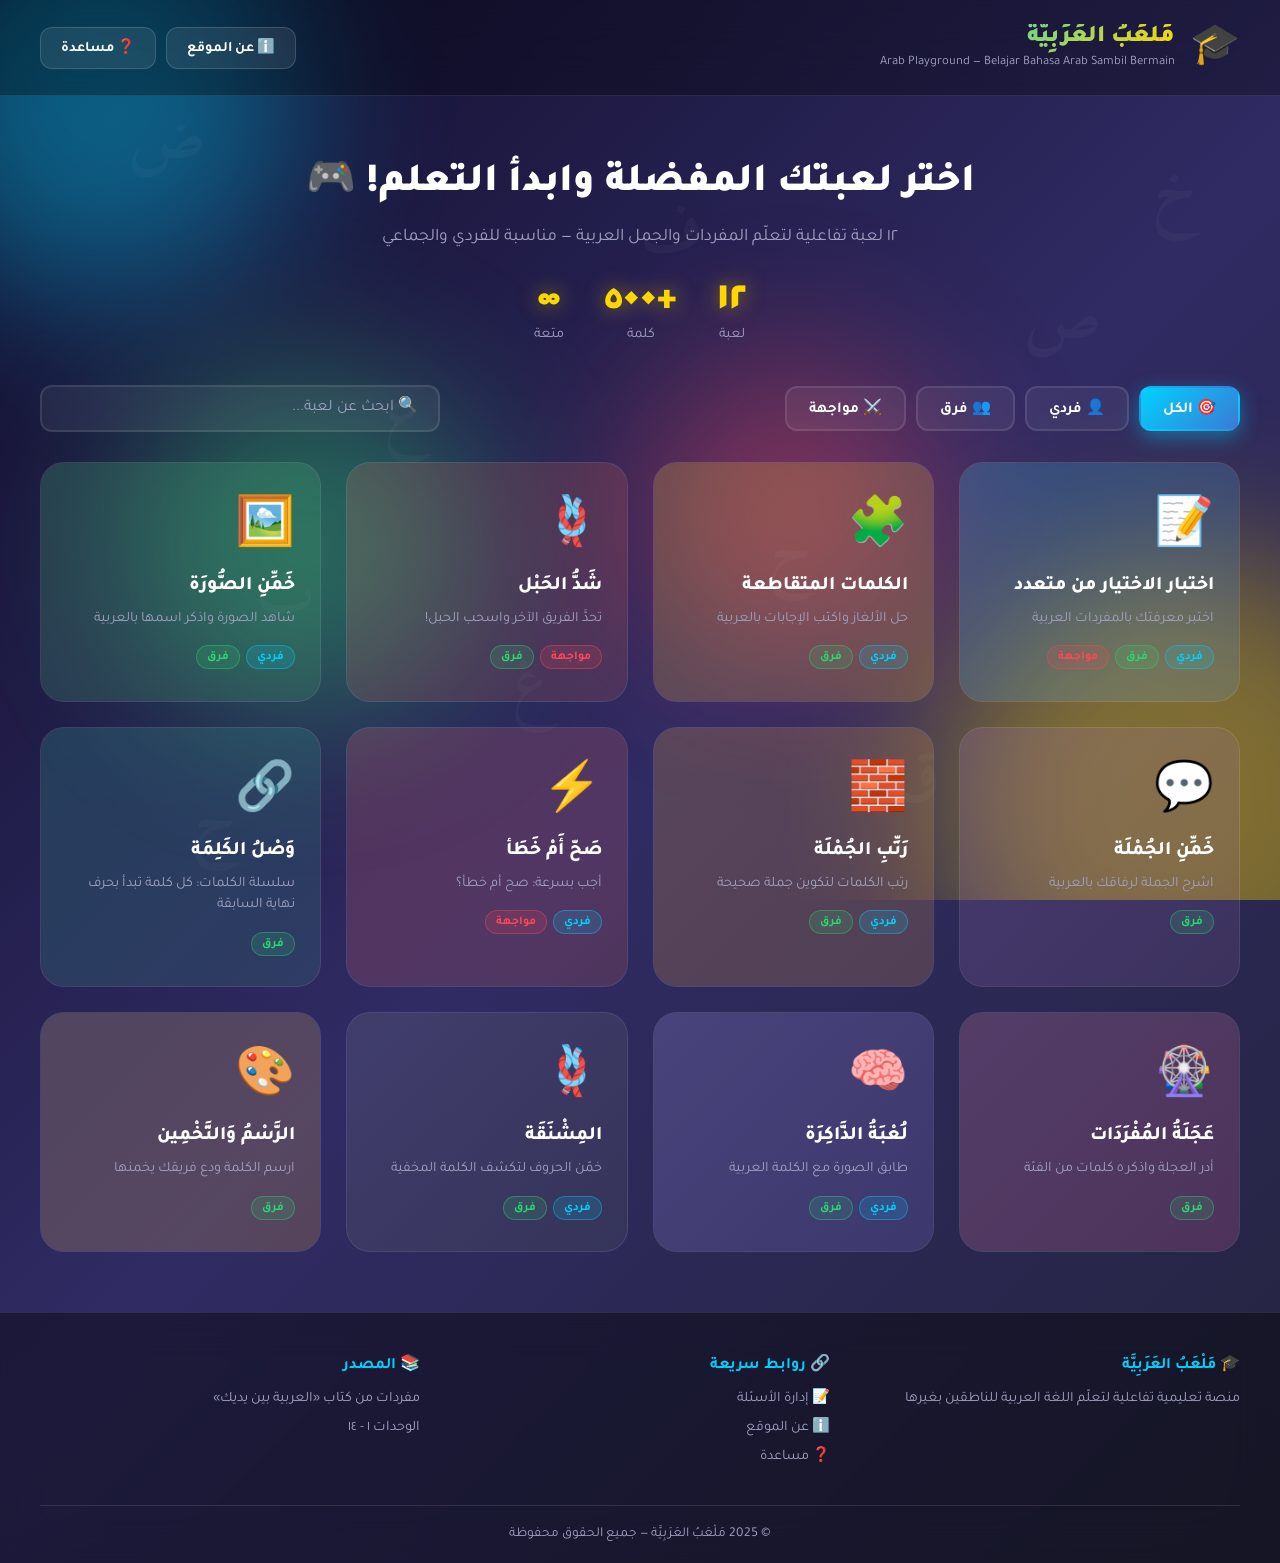
==== index.html @ 3ba72af0 "Add files via upload" ====
<!DOCTYPE html>
<html lang="ar" dir="rtl">
<head>
<meta charset="UTF-8">
<meta name="viewport" content="width=device-width, initial-scale=1.0">
<title>مَلْعَبُ العَرَبِيَّة — Arab Playground</title>
<link rel="stylesheet" href="assets/css/main.css">
<link rel="preconnect" href="https://fonts.googleapis.com">
<link rel="preconnect" href="https://fonts.gstatic.com" crossorigin>
<link href="https://fonts.googleapis.com/css2?family=Tajawal:wght@400;500;700;800;900&family=Amiri:wght@400;700&display=swap" rel="stylesheet">
</head>
<body>

<!-- ===== Animasi Background ===== -->
<div class="bg-animation">
  <div class="bg-circle c1"></div>
  <div class="bg-circle c2"></div>
  <div class="bg-circle c3"></div>
  <div class="bg-circle c4"></div>
  <div class="floating-arabic">
    <span>ض</span><span>ص</span><span>ث</span><span>ق</span><span>ف</span>
    <span>غ</span><span>ع</span><span>خ</span><span>ح</span><span>ج</span>
  </div>
</div>

<!-- ===== Header ===== -->
<header class="main-header">
  <div class="logo">
    <div class="logo-icon">🎓</div>
    <div class="logo-text">
      <h1>مَلْعَبُ العَرَبِيَّة</h1>
      <p>Arab Playground — Belajar Bahasa Arab Sambil Bermain</p>
    </div>
  </div>
  <nav class="header-nav">
    <button class="nav-btn" id="aboutBtn">ℹ️ عن الموقع</button>
    <button class="nav-btn" id="helpBtn">❓ مساعدة</button>
  </nav>
</header>

<!-- ===== Hero Section ===== -->
<section class="hero">
  <div class="hero-content">
    <h2>اختر لعبتك المفضلة وابدأ التعلم! 🎮</h2>
    <p>١٢ لعبة تفاعلية لتعلّم المفردات والجمل العربية — مناسبة للفردي والجماعي</p>
    <div class="hero-stats">
      <div class="hero-stat">
        <span class="num" id="totalGames">١٢</span>
        <span class="label">لعبة</span>
      </div>
      <div class="hero-stat">
        <span class="num" id="totalWords">+٥٠٠</span>
        <span class="label">كلمة</span>
      </div>
      <div class="hero-stat">
        <span class="num">∞</span>
        <span class="label">متعة</span>
      </div>
    </div>
  </div>
</section>

<!-- ===== Filter Kategori ===== -->
<section class="filters">
  <div class="filter-group">
    <button class="filter-btn active" data-filter="all">🎯 الكل</button>
    <button class="filter-btn" data-filter="solo">👤 فردي</button>
    <button class="filter-btn" data-filter="team">👥 فرق</button>
    <button class="filter-btn" data-filter="versus">⚔️ مواجهة</button>
  </div>
  <div class="search-group">
    <input type="text" id="searchInput" placeholder="🔍 ابحث عن لعبة..." autocomplete="off">
  </div>
</section>

<!-- ===== Games Grid ===== -->
<main class="games-section">
  <div class="games-grid" id="gamesGrid">

    <!-- Game Card 1: Quiz -->
    <a href="games/quiz/index.html" class="game-card" data-category="solo team versus" data-name="اختبار">
      <div class="game-card-bg bg-quiz"></div>
      <div class="game-card-icon">📝</div>
      <div class="game-card-content">
        <h3>اختبار الاختيار من متعدد</h3>
        <p>اختبر معرفتك بالمفردات العربية</p>
        <div class="game-card-tags">
          <span class="tag solo">فردي</span>
          <span class="tag team">فرق</span>
          <span class="tag versus">مواجهة</span>
        </div>
      </div>
      <div class="game-card-arrow">←</div>
    </a>

    <!-- Game Card 2: TTS -->
    <a href="games/tts/index.html" class="game-card" data-category="solo team" data-name="كلمات متقاطعة">
      <div class="game-card-bg bg-tts"></div>
      <div class="game-card-icon">🧩</div>
      <div class="game-card-content">
        <h3>الكلمات المتقاطعة</h3>
        <p>حل الألغاز واكتب الإجابات بالعربية</p>
        <div class="game-card-tags">
          <span class="tag solo">فردي</span>
          <span class="tag team">فرق</span>
        </div>
      </div>
      <div class="game-card-arrow">←</div>
    </a>

    <!-- Game Card 3: Tug of War -->
    <a href="games/tug-of-war/index.html" class="game-card" data-category="versus team" data-name="شد الحبل">
      <div class="game-card-bg bg-tug"></div>
      <div class="game-card-icon">🪢</div>
      <div class="game-card-content">
        <h3>شَدُّ الحَبْل</h3>
        <p>تحدَّ الفريق الآخر واسحب الحبل!</p>
        <div class="game-card-tags">
          <span class="tag versus">مواجهة</span>
          <span class="tag team">فرق</span>
        </div>
      </div>
      <div class="game-card-arrow">←</div>
    </a>

    <!-- Game Card 4: Guess Image -->
    <a href="games/guess-image/index.html" class="game-card" data-category="solo team" data-name="خمن الصورة">
      <div class="game-card-bg bg-image"></div>
      <div class="game-card-icon">🖼️</div>
      <div class="game-card-content">
        <h3>خَمِّنِ الصُّورَة</h3>
        <p>شاهد الصورة واذكر اسمها بالعربية</p>
        <div class="game-card-tags">
          <span class="tag solo">فردي</span>
          <span class="tag team">فرق</span>
        </div>
      </div>
      <div class="game-card-arrow">←</div>
    </a>

    <!-- Game Card 5: Guess Sentence -->
    <a href="games/guess-sentence/index.html" class="game-card" data-category="team" data-name="خمن الجملة">
      <div class="game-card-bg bg-sentence"></div>
      <div class="game-card-icon">💬</div>
      <div class="game-card-content">
        <h3>خَمِّنِ الجُمْلَة</h3>
        <p>اشرح الجملة لرفاقك بالعربية</p>
        <div class="game-card-tags">
          <span class="tag team">فرق</span>
        </div>
      </div>
      <div class="game-card-arrow">←</div>
    </a>

    <!-- Game Card 6: Arrange -->
    <a href="games/arrange/index.html" class="game-card" data-category="solo team" data-name="رتب الجملة">
      <div class="game-card-bg bg-arrange"></div>
      <div class="game-card-icon">🧱</div>
      <div class="game-card-content">
        <h3>رَتِّبِ الجُمْلَة</h3>
        <p>رتب الكلمات لتكوين جملة صحيحة</p>
        <div class="game-card-tags">
          <span class="tag solo">فردي</span>
          <span class="tag team">فرق</span>
        </div>
      </div>
      <div class="game-card-arrow">←</div>
    </a>

    <!-- Game Card 7: True/False -->
    <a href="games/true-false/index.html" class="game-card" data-category="solo team versus" data-name="صح خطأ">
      <div class="game-card-bg bg-truefalse"></div>
      <div class="game-card-icon">⚡</div>
      <div class="game-card-content">
        <h3>صَحّ أَمْ خَطَأ</h3>
        <p>أجب بسرعة: صح أم خطأ؟</p>
        <div class="game-card-tags">
          <span class="tag solo">فردي</span>
          <span class="tag versus">مواجهة</span>
        </div>
      </div>
      <div class="game-card-arrow">←</div>
    </a>

    <!-- Game Card 8: Word Chain -->
    <a href="games/word-chain/index.html" class="game-card" data-category="team" data-name="وصل الكلمة">
      <div class="game-card-bg bg-chain"></div>
      <div class="game-card-icon">🔗</div>
      <div class="game-card-content">
        <h3>وَصْلُ الكَلِمَة</h3>
        <p>سلسلة الكلمات: كل كلمة تبدأ بحرف نهاية السابقة</p>
        <div class="game-card-tags">
          <span class="tag team">فرق</span>
        </div>
      </div>
      <div class="game-card-arrow">←</div>
    </a>

    <!-- Game Card 9: Wheel -->
    <a href="games/wheel/index.html" class="game-card" data-category="team" data-name="عجلة">
      <div class="game-card-bg bg-wheel"></div>
      <div class="game-card-icon">🎡</div>
      <div class="game-card-content">
        <h3>عَجَلَةُ المُفْرَدَات</h3>
        <p>أدر العجلة واذكر ٥ كلمات من الفئة</p>
        <div class="game-card-tags">
          <span class="tag team">فرق</span>
        </div>
      </div>
      <div class="game-card-arrow">←</div>
    </a>

    <!-- Game Card 10: Memory -->
    <a href="games/memory/index.html" class="game-card" data-category="solo team" data-name="ذاكرة">
      <div class="game-card-bg bg-memory"></div>
      <div class="game-card-icon">🧠</div>
      <div class="game-card-content">
        <h3>لُعْبَةُ الذَّاكِرَة</h3>
        <p>طابق الصورة مع الكلمة العربية</p>
        <div class="game-card-tags">
          <span class="tag solo">فردي</span>
          <span class="tag team">فرق</span>
        </div>
      </div>
      <div class="game-card-arrow">←</div>
    </a>

    <!-- Game Card 11: Hangman -->
    <a href="games/hangman/index.html" class="game-card" data-category="solo team" data-name="مشنقة">
      <div class="game-card-bg bg-hangman"></div>
      <div class="game-card-icon">🪢</div>
      <div class="game-card-content">
        <h3>المِشْنَقَة</h3>
        <p>خمّن الحروف لتكشف الكلمة المخفية</p>
        <div class="game-card-tags">
          <span class="tag solo">فردي</span>
          <span class="tag team">فرق</span>
        </div>
      </div>
      <div class="game-card-arrow">←</div>
    </a>

    <!-- Game Card 12: Pictionary -->
    <a href="games/pictionary/index.html" class="game-card" data-category="team" data-name="رسم">
      <div class="game-card-bg bg-pictionary"></div>
      <div class="game-card-icon">🎨</div>
      <div class="game-card-content">
        <h3>الرَّسْمُ وَالتَّخْمِين</h3>
        <p>ارسم الكلمة ودع فريقك يخمنها</p>
        <div class="game-card-tags">
          <span class="tag team">فرق</span>
        </div>
      </div>
      <div class="game-card-arrow">←</div>
    </a>

  </div>

  <!-- Empty State -->
  <div class="empty-state" id="emptyState">
    <div class="empty-icon">🔍</div>
    <h3>لا توجد نتائج</h3>
    <p>جرّب كلمة بحث أخرى أو غيّر الفلتر</p>
  </div>
</main>

<!-- ===== Footer ===== -->
<footer class="main-footer">
  <div class="footer-content">
    <div class="footer-col">
      <h4>🎓 مَلْعَبُ العَرَبِيَّة</h4>
      <p>منصة تعليمية تفاعلية لتعلّم اللغة العربية للناطقين بغيرها</p>
    </div>
    <div class="footer-col">
      <h4>🔗 روابط سريعة</h4>
      <a href="editor/manage.html">📝 إدارة الأسئلة</a>
      <a href="#about">ℹ️ عن الموقع</a>
      <a href="#help">❓ مساعدة</a>
    </div>
    <div class="footer-col">
      <h4>📚 المصدر</h4>
      <p>مفردات من كتاب «العربية بين يديك»</p>
      <p>الوحدات ١ - ١٤</p>
    </div>
  </div>
  <div class="footer-bottom">
    <p>© 2025 مَلْعَبُ العَرَبِيَّة — جميع الحقوق محفوظة</p>
  </div>
</footer>

<!-- ===== About Modal ===== -->
<div class="modal" id="aboutModal">
  <div class="modal-content">
    <button class="modal-close" data-close>&times;</button>
    <h2>ℹ️ عن الموقع</h2>
    <p>مَلْعَبُ العَرَبِيَّة هي منصة تعليمية تفاعلية تهدف إلى تعليم اللغة العربية للناطقين بغيرها من خلال الألعاب.</p>
    <h3>✨ المميزات</h3>
    <ul>
      <li>١٢ لعبة تفاعلية متنوعة</li>
      <li>مفردات من كتاب «العربية بين يديك»</li>
      <li>أنماط لعب: فردي، فرق، مواجهة</li>
      <li>يعمل بدون إنترنت (Offline)</li>
      <li>إمكانية إضافة أسئلة مخصصة</li>
    </ul>
    <h3>🎯 الفئة المستهدفة</h3>
    <p>طلاب اللغة العربية من المستوى المبتدئ إلى المتوسط</p>
  </div>
</div>

<!-- ===== Help Modal ===== -->
<div class="modal" id="helpModal">
  <div class="modal-content">
    <button class="modal-close" data-close>&times;</button>
    <h2>❓ مساعدة</h2>
    <h3>🎮 كيف ألعب؟</h3>
    <ol>
      <li>اختر لعبة من القائمة</li>
      <li>اختر نمط اللعب (فردي / فرق / مواجهة)</li>
      <li>اتبع التعليمات على الشاشة</li>
      <li>اجمع النقاط وافز!</li>
    </ol>
    <h3>👥 نمط الفرق</h3>
    <p>في نمط الفرق، اجلسوا معًا حول شاشة واحدة. كل فريق يأخذ دوره في الإجابة.</p>
    <h3>📝 إضافة أسئلة</h3>
    <p>يمكن للمعلم إضافة أسئلة مخصصة من صفحة <a href="editor/manage.html">إدارة الأسئلة</a>.</p>
    <h3>💾 الحفظ</h3>
    <p>جميع الأسئلة والإعدادات تُحفظ تلقائيًا في متصفحك (localStorage).</p>
  </div>
</div>

<script src="assets/js/main.js"></script>
</body>
</html>
---- assets/css/main.css ----
/* ===== Reset & Base ===== */
* {
    margin: 0;
    padding: 0;
    box-sizing: border-box;
  }
  
  :root {
    --primary: #00d2ff;
    --primary-dark: #3a7bd5;
    --gold: #FFD700;
    --gold-dark: #FFA500;
    --dark: #0f0c29;
    --dark-2: #302b63;
    --dark-3: #24243e;
    --text: #fff;
    --text-muted: #a0a0c0;
    --success: #2ed573;
    --danger: #ff4757;
    --warning: #ffa502;
    --team-a: #4A90D9;
    --team-b: #E74C3C;
  }
  
  html {
    scroll-behavior: smooth;
  }
  
  body {
    font-family: 'Tajawal', sans-serif;
    background: linear-gradient(135deg, var(--dark), var(--dark-2), var(--dark-3));
    color: var(--text);
    min-height: 100vh;
    overflow-x: hidden;
    position: relative;
  }
  
  /* ===== Background Animation ===== */
  .bg-animation {
    position: fixed;
    inset: 0;
    z-index: 0;
    overflow: hidden;
    pointer-events: none;
  }
  
  .bg-circle {
    position: absolute;
    border-radius: 50%;
    filter: blur(80px);
    opacity: 0.4;
    animation: floatCircle 20s ease-in-out infinite;
  }
  
  .bg-circle.c1 {
    width: 400px; height: 400px;
    background: var(--primary);
    top: -100px; left: -100px;
  }
  
  .bg-circle.c2 {
    width: 500px; height: 500px;
    background: var(--gold);
    bottom: -150px; right: -150px;
    animation-delay: -5s;
  }
  
  .bg-circle.c3 {
    width: 300px; height: 300px;
    background: var(--danger);
    top: 40%; left: 50%;
    animation-delay: -10s;
  }
  
  .bg-circle.c4 {
    width: 350px; height: 350px;
    background: var(--success);
    bottom: 20%; left: 10%;
    animation-delay: -15s;
  }
  
  @keyframes floatCircle {
    0%, 100% { transform: translate(0, 0) scale(1); }
    33% { transform: translate(100px, -50px) scale(1.1); }
    66% { transform: translate(-50px, 100px) scale(0.9); }
  }
  
  .floating-arabic {
    position: absolute;
    inset: 0;
    font-family: 'Amiri', serif;
  }
  
  .floating-arabic span {
    position: absolute;
    font-size: 4rem;
    color: rgba(255, 255, 255, 0.03);
    font-weight: 700;
    animation: floatArabic 15s ease-in-out infinite;
  }
  
  .floating-arabic span:nth-child(1) { top: 10%; left: 10%; animation-delay: 0s; }
  .floating-arabic span:nth-child(2) { top: 30%; left: 80%; animation-delay: -2s; }
  .floating-arabic span:nth-child(3) { top: 60%; left: 20%; animation-delay: -4s; }
  .floating-arabic span:nth-child(4) { top: 80%; left: 70%; animation-delay: -6s; }
  .floating-arabic span:nth-child(5) { top: 20%; left: 50%; animation-delay: -8s; }
  .floating-arabic span:nth-child(6) { top: 70%; left: 40%; animation-delay: -10s; }
  .floating-arabic span:nth-child(7) { top: 40%; left: 30%; animation-delay: -12s; }
  .floating-arabic span:nth-child(8) { top: 15%; left: 90%; animation-delay: -3s; }
  .floating-arabic span:nth-child(9) { top: 55%; left: 60%; animation-delay: -7s; }
  .floating-arabic span:nth-child(10) { top: 85%; left: 15%; animation-delay: -11s; }
  
  @keyframes floatArabic {
    0%, 100% { transform: translate(0, 0) rotate(0deg); opacity: 0.03; }
    50% { transform: translate(30px, -30px) rotate(15deg); opacity: 0.08; }
  }
  
  /* ===== Header ===== */
  .main-header {
    position: relative;
    z-index: 10;
    display: flex;
    justify-content: space-between;
    align-items: center;
    padding: 20px 40px;
    background: rgba(0, 0, 0, 0.3);
    backdrop-filter: blur(20px);
    border-bottom: 1px solid rgba(255, 255, 255, 0.1);
  }
  
  .logo {
    display: flex;
    align-items: center;
    gap: 15px;
  }
  
  .logo-icon {
    font-size: 2.5rem;
    animation: logoBounce 3s ease-in-out infinite;
  }
  
  @keyframes logoBounce {
    0%, 100% { transform: translateY(0) rotate(0deg); }
    50% { transform: translateY(-8px) rotate(5deg); }
  }
  
  .logo-text h1 {
    font-size: 1.5rem;
    font-weight: 900;
    background: linear-gradient(135deg, var(--primary), var(--gold));
    -webkit-background-clip: text;
    -webkit-text-fill-color: transparent;
    background-clip: text;
  }
  
  .logo-text p {
    font-size: 0.8rem;
    color: var(--text-muted);
    margin-top: 2px;
  }
  
  .header-nav {
    display: flex;
    gap: 10px;
  }
  
  .nav-btn {
    padding: 10px 20px;
    background: rgba(255, 255, 255, 0.08);
    border: 1px solid rgba(255, 255, 255, 0.15);
    border-radius: 12px;
    color: var(--text);
    font-family: 'Tajawal', sans-serif;
    font-weight: 600;
    cursor: pointer;
    transition: all 0.3s;
    font-size: 0.9rem;
  }
  
  .nav-btn:hover {
    background: rgba(0, 210, 255, 0.2);
    border-color: var(--primary);
    transform: translateY(-2px);
  }
  
  /* ===== Hero ===== */
  .hero {
    position: relative;
    z-index: 5;
    text-align: center;
    padding: 60px 20px 40px;
  }
  
  .hero-content {
    max-width: 800px;
    margin: 0 auto;
    animation: fadeUp 0.8s ease;
  }
  
  @keyframes fadeUp {
    from { opacity: 0; transform: translateY(30px); }
    to { opacity: 1; transform: translateY(0); }
  }
  
  .hero h2 {
    font-size: 2.5rem;
    font-weight: 900;
    margin-bottom: 15px;
    line-height: 1.4;
  }
  
  .hero p {
    font-size: 1.1rem;
    color: var(--text-muted);
    margin-bottom: 30px;
  }
  
  .hero-stats {
    display: flex;
    justify-content: center;
    gap: 40px;
    flex-wrap: wrap;
  }
  
  .hero-stat {
    text-align: center;
  }
  
  .hero-stat .num {
    display: block;
    font-size: 2.5rem;
    font-weight: 900;
    color: var(--gold);
    text-shadow: 0 0 20px rgba(255, 215, 0, 0.5);
  }
  
  .hero-stat .label {
    color: var(--text-muted);
    font-size: 0.9rem;
  }
  
  /* ===== Filters ===== */
  .filters {
    position: relative;
    z-index: 5;
    display: flex;
    justify-content: space-between;
    align-items: center;
    gap: 20px;
    padding: 0 40px 30px;
    flex-wrap: wrap;
    max-width: 1400px;
    margin: 0 auto;
  }
  
  .filter-group {
    display: flex;
    gap: 10px;
    flex-wrap: wrap;
  }
  
  .filter-btn {
    padding: 10px 22px;
    background: rgba(255, 255, 255, 0.06);
    border: 2px solid rgba(255, 255, 255, 0.1);
    border-radius: 12px;
    color: var(--text);
    font-family: 'Tajawal', sans-serif;
    font-weight: 700;
    font-size: 0.95rem;
    cursor: pointer;
    transition: all 0.3s;
  }
  
  .filter-btn:hover {
    background: rgba(0, 210, 255, 0.15);
    border-color: rgba(0, 210, 255, 0.5);
    transform: translateY(-2px);
  }
  
  .filter-btn.active {
    background: linear-gradient(135deg, var(--primary), var(--primary-dark));
    border-color: transparent;
    box-shadow: 0 6px 20px rgba(0, 210, 255, 0.4);
  }
  
  .search-group {
    flex: 1;
    max-width: 400px;
    min-width: 250px;
  }
  
  .search-group input {
    width: 100%;
    padding: 12px 20px;
    background: rgba(255, 255, 255, 0.06);
    border: 2px solid rgba(255, 255, 255, 0.1);
    border-radius: 12px;
    color: var(--text);
    font-family: 'Tajawal', sans-serif;
    font-size: 1rem;
    transition: all 0.3s;
  }
  
  .search-group input:focus {
    outline: none;
    border-color: var(--primary);
    background: rgba(0, 210, 255, 0.1);
    box-shadow: 0 0 20px rgba(0, 210, 255, 0.2);
  }
  
  .search-group input::placeholder {
    color: var(--text-muted);
  }
  
  /* ===== Games Grid ===== */
  .games-section {
    position: relative;
    z-index: 5;
    padding: 0 40px 60px;
    max-width: 1400px;
    margin: 0 auto;
  }
  
  .games-grid {
    display: grid;
    grid-template-columns: repeat(auto-fill, minmax(280px, 1fr));
    gap: 25px;
  }
  
  /* ===== Game Card ===== */
  .game-card {
    position: relative;
    background: rgba(255, 255, 255, 0.05);
    border: 1px solid rgba(255, 255, 255, 0.1);
    border-radius: 24px;
    padding: 30px 25px;
    text-decoration: none;
    color: var(--text);
    overflow: hidden;
    transition: all 0.4s cubic-bezier(0.34, 1.56, 0.64, 1);
    cursor: pointer;
    display: flex;
    flex-direction: column;
    min-height: 240px;
  }
  
  .game-card:hover {
    transform: translateY(-10px) scale(1.02);
    border-color: rgba(0, 210, 255, 0.5);
    box-shadow: 0 25px 60px rgba(0, 210, 255, 0.3);
  }
  
  .game-card.hide {
    display: none;
  }
  
  .game-card-bg {
    position: absolute;
    inset: 0;
    opacity: 0.15;
    transition: opacity 0.4s;
  }
  
  .game-card:hover .game-card-bg {
    opacity: 0.3;
  }
  
  .bg-quiz { background: linear-gradient(135deg, #00d2ff, #3a7bd5); }
  .bg-tts { background: linear-gradient(135deg, #FFD700, #FFA500); }
  .bg-tug { background: linear-gradient(135deg, #E74C3C, #A93226); }
  .bg-image { background: linear-gradient(135deg, #2ed573, #1e8449); }
  .bg-sentence { background: linear-gradient(135deg, #9b59b6, #6c3483); }
  .bg-arrange { background: linear-gradient(135deg, #ffa502, #e67e22); }
  .bg-truefalse { background: linear-gradient(135deg, #ff4757, #c0392b); }
  .bg-chain { background: linear-gradient(135deg, #00b894, #00695c); }
  .bg-wheel { background: linear-gradient(135deg, #fd79a8, #e84393); }
  .bg-memory { background: linear-gradient(135deg, #a29bfe, #6c5ce7); }
  .bg-hangman { background: linear-gradient(135deg, #636e72, #2d3436); }
  .bg-pictionary { background: linear-gradient(135deg, #fdcb6e, #f39c12); }
  
  .game-card-icon {
    font-size: 3rem;
    margin-bottom: 15px;
    position: relative;
    z-index: 1;
    transition: transform 0.4s;
  }
  
  .game-card:hover .game-card-icon {
    transform: scale(1.2) rotate(5deg);
  }
  
  .game-card-content {
    position: relative;
    z-index: 1;
    flex: 1;
  }
  
  .game-card h3 {
    font-size: 1.2rem;
    font-weight: 800;
    margin-bottom: 8px;
    line-height: 1.4;
  }
  
  .game-card p {
    font-size: 0.9rem;
    color: var(--text-muted);
    margin-bottom: 15px;
    line-height: 1.5;
  }
  
  .game-card-tags {
    display: flex;
    gap: 6px;
    flex-wrap: wrap;
  }
  
  .tag {
    padding: 4px 10px;
    border-radius: 20px;
    font-size: 0.75rem;
    font-weight: 700;
    border: 1px solid;
  }
  
  .tag.solo {
    background: rgba(0, 210, 255, 0.15);
    color: var(--primary);
    border-color: rgba(0, 210, 255, 0.4);
  }
  
  .tag.team {
    background: rgba(46, 213, 115, 0.15);
    color: var(--success);
    border-color: rgba(46, 213, 115, 0.4);
  }
  
  .tag.versus {
    background: rgba(255, 71, 87, 0.15);
    color: var(--danger);
    border-color: rgba(255, 71, 87, 0.4);
  }
  
  .game-card-arrow {
    position: absolute;
    bottom: 25px;
    left: 25px;
    font-size: 1.5rem;
    color: var(--primary);
    opacity: 0;
    transform: translateX(10px);
    transition: all 0.4s;
    z-index: 1;
  }
  
  .game-card:hover .game-card-arrow {
    opacity: 1;
    transform: translateX(0);
  }
  
  /* ===== Empty State ===== */
  .empty-state {
    display: none;
    text-align: center;
    padding: 80px 20px;
  }
  
  .empty-state.show {
    display: block;
  }
  
  .empty-icon {
    font-size: 4rem;
    margin-bottom: 15px;
    opacity: 0.5;
  }
  
  .empty-state h3 {
    font-size: 1.5rem;
    margin-bottom: 8px;
  }
  
  .empty-state p {
    color: var(--text-muted);
  }
  
  /* ===== Footer ===== */
  .main-footer {
    position: relative;
    z-index: 5;
    background: rgba(0, 0, 0, 0.4);
    backdrop-filter: blur(20px);
    border-top: 1px solid rgba(255, 255, 255, 0.1);
    padding: 40px 40px 20px;
  }
  
  .footer-content {
    max-width: 1400px;
    margin: 0 auto;
    display: grid;
    grid-template-columns: repeat(auto-fit, minmax(220px, 1fr));
    gap: 30px;
    margin-bottom: 30px;
  }
  
  .footer-col h4 {
    font-size: 1rem;
    margin-bottom: 12px;
    color: var(--primary);
  }
  
  .footer-col p, .footer-col a {
    display: block;
    color: var(--text-muted);
    font-size: 0.9rem;
    text-decoration: none;
    margin-bottom: 6px;
    transition: color 0.3s;
    line-height: 1.6;
  }
  
  .footer-col a:hover {
    color: var(--primary);
  }
  
  .footer-bottom {
    text-align: center;
    padding-top: 20px;
    border-top: 1px solid rgba(255, 255, 255, 0.1);
    color: var(--text-muted);
    font-size: 0.85rem;
  }
  
  /* ===== Modal ===== */
  .modal {
    display: none;
    position: fixed;
    inset: 0;
    background: rgba(0, 0, 0, 0.8);
    backdrop-filter: blur(10px);
    z-index: 1000;
    justify-content: center;
    align-items: center;
    padding: 20px;
  }
  
  .modal.show {
    display: flex;
    animation: fadeIn 0.3s;
  }
  
  @keyframes fadeIn {
    from { opacity: 0; }
    to { opacity: 1; }
  }
  
  .modal-content {
    background: linear-gradient(135deg, var(--dark-2), var(--dark-3));
    border: 1px solid rgba(0, 210, 255, 0.3);
    border-radius: 24px;
    padding: 40px;
    max-width: 600px;
    width: 100%;
    max-height: 85vh;
    overflow-y: auto;
    position: relative;
    animation: modalIn 0.4s cubic-bezier(0.34, 1.56, 0.64, 1);
  }
  
  @keyframes modalIn {
    from { transform: scale(0.8); opacity: 0; }
    to { transform: scale(1); opacity: 1; }
  }
  
  .modal-close {
    position: absolute;
    top: 15px;
    left: 20px;
    background: rgba(255, 255, 255, 0.1);
    border: none;
    width: 36px;
    height: 36px;
    border-radius: 50%;
    color: var(--text);
    font-size: 1.5rem;
    cursor: pointer;
    transition: all 0.3s;
    display: flex;
    align-items: center;
    justify-content: center;
  }
  
  .modal-close:hover {
    background: var(--danger);
    transform: rotate(90deg);
  }
  
  .modal-content h2 {
    color: var(--primary);
    font-size: 1.8rem;
    margin-bottom: 20px;
  }
  
  .modal-content h3 {
    color: var(--gold);
    font-size: 1.1rem;
    margin: 20px 0 10px;
  }
  
  .modal-content p, .modal-content li {
    color: var(--text-muted);
    line-height: 1.8;
    font-size: 0.95rem;
  }
  
  .modal-content ul, .modal-content ol {
    padding-right: 20px;
  }
  
  .modal-content a {
    color: var(--primary);
    text-decoration: none;
  }
  
  .modal-content a:hover {
    text-decoration: underline;
  }
  
  /* ===== Responsive ===== */
  @media (max-width: 768px) {
    .main-header {
      padding: 15px 20px;
      flex-direction: column;
      gap: 15px;
    }
    
    .header-nav {
      width: 100%;
      justify-content: center;
    }
    
    .hero h2 {
      font-size: 1.6rem;
    }
    
    .hero p {
      font-size: 0.95rem;
    }
    
    .hero-stats {
      gap: 20px;
    }
    
    .hero-stat .num {
      font-size: 1.8rem;
    }
    
    .filters {
      padding: 0 20px 25px;
      flex-direction: column;
      align-items: stretch;
    }
    
    .search-group {
      max-width: 100%;
    }
    
    .games-section {
      padding: 0 20px 40px;
    }
    
    .games-grid {
      grid-template-columns: 1fr;
      gap: 15px;
    }
    
    .game-card {
      padding: 22px 20px;
      min-height: 200px;
    }
    
    .game-card-icon {
      font-size: 2.5rem;
    }
    
    .main-footer {
      padding: 30px 20px 15px;
    }
    
    .modal-content {
      padding: 25px;
    }
  }
  
  @media (max-width: 480px) {
    .logo-text h1 {
      font-size: 1.1rem;
    }
    
    .logo-icon {
      font-size: 2rem;
    }
    
    .nav-btn {
      padding: 8px 14px;
      font-size: 0.8rem;
    }
  }
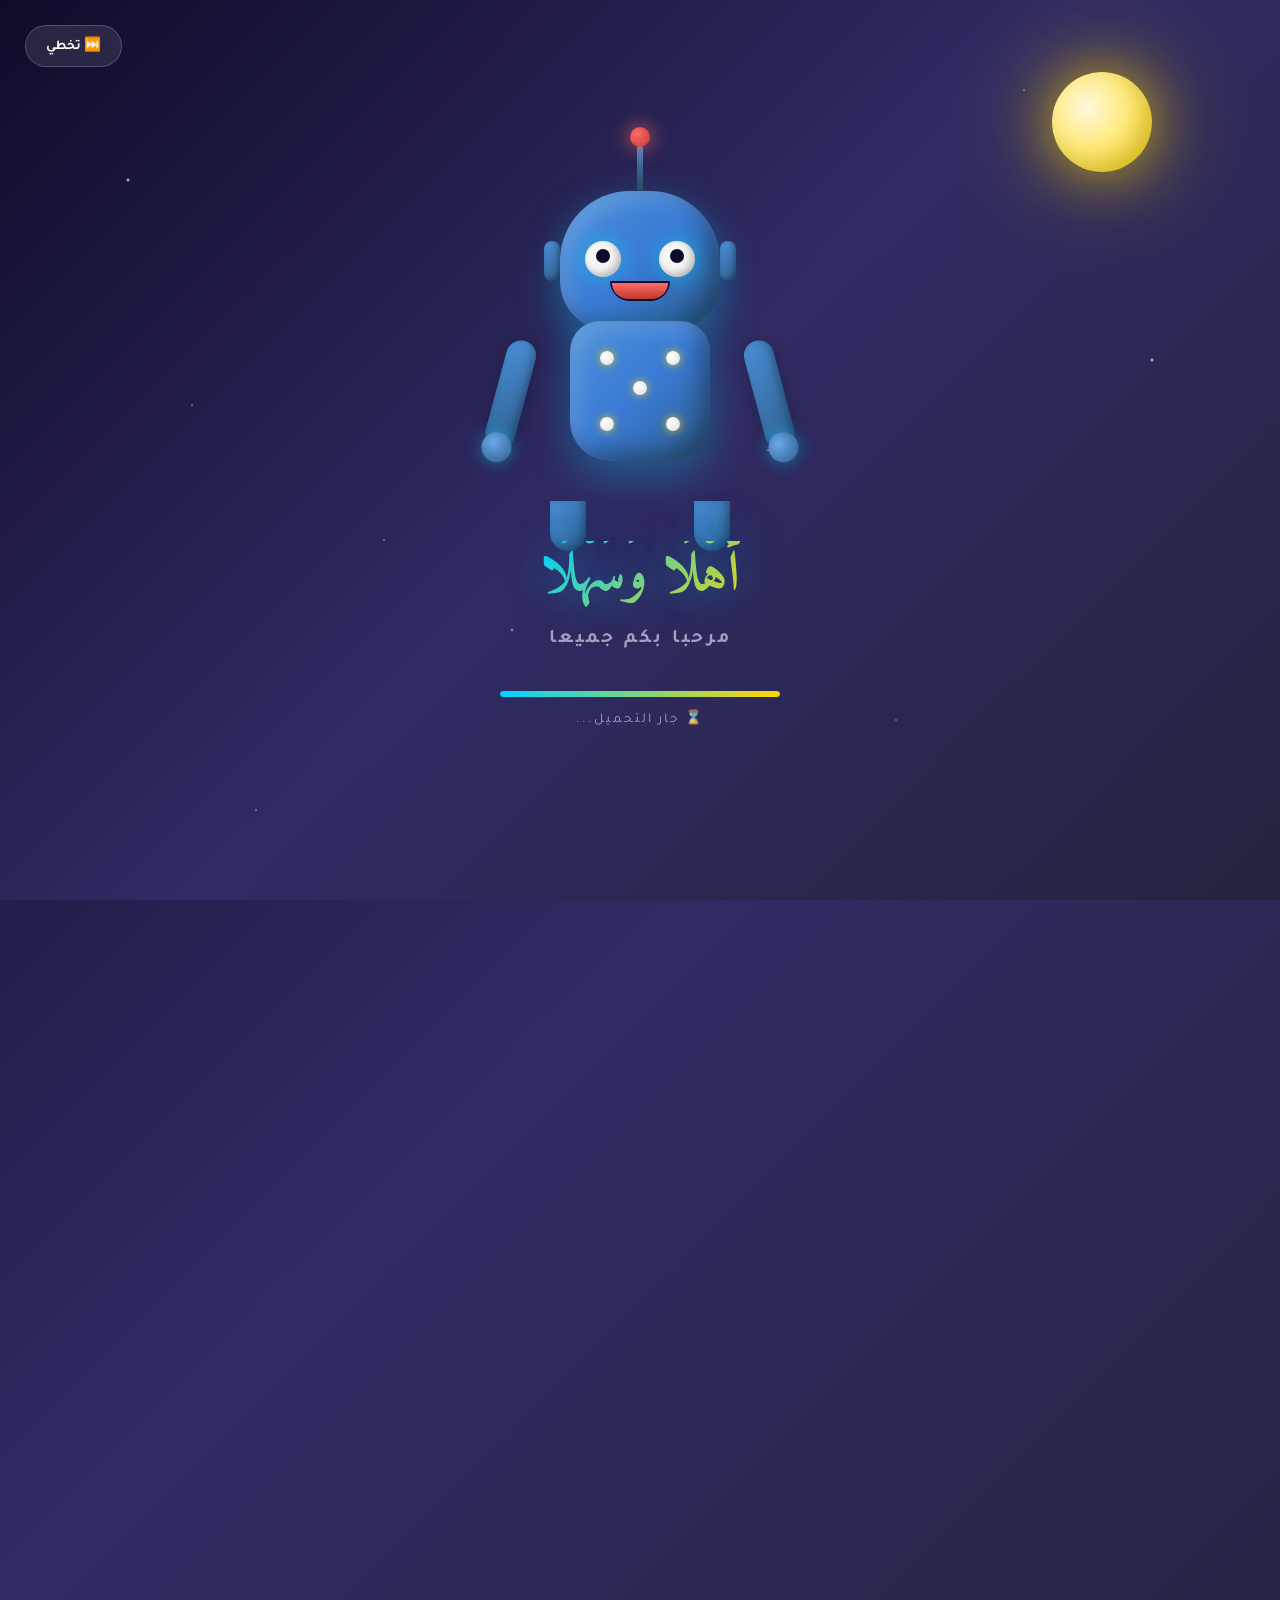
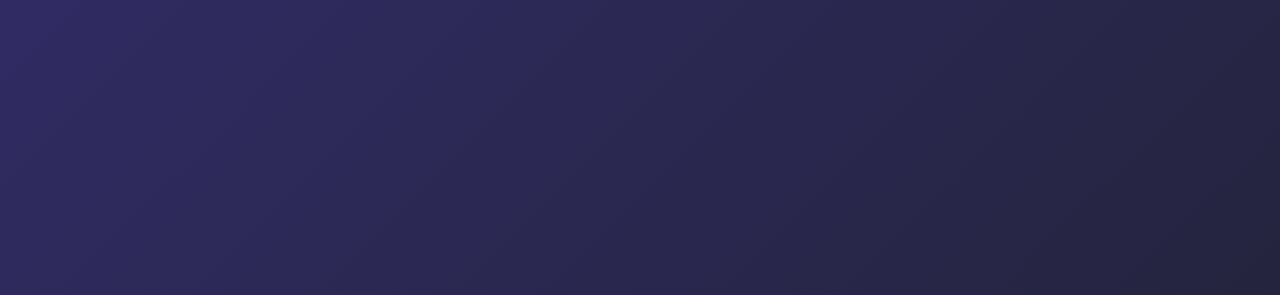
==== commit 46346115: "Update index.html" ====
--- a/index.html
+++ b/index.html
@@ -3,331 +3,1665 @@
 <head>
 <meta charset="UTF-8">
 <meta name="viewport" content="width=device-width, initial-scale=1.0">
-<title>مَلْعَبُ العَرَبِيَّة — Arab Playground</title>
-<link rel="stylesheet" href="assets/css/main.css">
+<title>مَلْعَبُ العَرَبِيَّة — </title>
 <link rel="preconnect" href="https://fonts.googleapis.com">
 <link rel="preconnect" href="https://fonts.gstatic.com" crossorigin>
 <link href="https://fonts.googleapis.com/css2?family=Tajawal:wght@400;500;700;800;900&family=Amiri:wght@400;700&display=swap" rel="stylesheet">
+<style>
+  * { margin:0; padding:0; box-sizing:border-box; font-family:'Tajawal',sans-serif; }
+
+  :root {
+    --primary:#00d2ff;
+    --primary-dark:#3a7bd5;
+    --gold:#FFD700;
+    --gold-dark:#FFA500;
+    --success:#2ed573;
+    --danger:#ff4757;
+    --purple:#9b59b6;
+    --pink:#fd79a8;
+    --orange:#e67e22;
+    --teal:#00b894;
+    --dark:#0f0c29;
+    --dark-2:#302b63;
+    --dark-3:#24243e;
+    --text:#fff;
+    --text-muted:#a0a0c0;
+  }
+
+  body {
+    min-height:100vh;
+    background:linear-gradient(135deg,var(--dark),var(--dark-2),var(--dark-3));
+    color:var(--text);
+    overflow-x:hidden;
+    position:relative;
+  }
+
+  /* ============================================
+     ROBOT INTRO SCREEN
+  ============================================ */
+  #introScreen {
+    position:fixed;
+    inset:0;
+    background:linear-gradient(135deg, #0f0c29 0%, #302b63 50%, #24243e 100%);
+    display:flex;
+    flex-direction:column;
+    justify-content:center;
+    align-items:center;
+    z-index:9999;
+    transition:opacity 1s ease, visibility 1s;
+    overflow:hidden;
+  }
+
+  #introScreen.hide {
+    opacity:0;
+    visibility:hidden;
+    pointer-events:none;
+  }
+
+  /* Background bintang */
+  .intro-stars {
+    position:absolute;
+    inset:0;
+    background-image:
+      radial-gradient(2px 2px at 10% 20%, white, transparent),
+      radial-gradient(1px 1px at 30% 60%, white, transparent),
+      radial-gradient(2px 2px at 50% 30%, white, transparent),
+      radial-gradient(1px 1px at 70% 80%, rgba(255,255,255,0.8), transparent),
+      radial-gradient(2px 2px at 90% 40%, white, transparent),
+      radial-gradient(1px 1px at 20% 90%, white, transparent),
+      radial-gradient(1px 1px at 80% 10%, white, transparent),
+      radial-gradient(2px 2px at 40% 70%, rgba(255,255,255,0.6), transparent),
+      radial-gradient(1px 1px at 60% 50%, white, transparent),
+      radial-gradient(1px 1px at 15% 45%, white, transparent);
+    animation:twinkle 3s ease-in-out infinite alternate;
+  }
+
+  @keyframes twinkle {
+    0% { opacity:0.4; }
+    100% { opacity:1; }
+  }
+
+  /* Bulan */
+  .intro-moon {
+    position:absolute;
+    top:8%;
+    right:10%;
+    width:100px;
+    height:100px;
+    border-radius:50%;
+    background:radial-gradient(circle at 35% 35%, #fff8dc, #ffd700);
+    box-shadow:
+      0 0 60px rgba(255,215,0,0.7),
+      0 0 120px rgba(255,215,0,0.4),
+      inset -10px -10px 20px rgba(0,0,0,0.15);
+    animation:moonGlow 4s ease-in-out infinite;
+  }
+
+  @keyframes moonGlow {
+    0%,100% { box-shadow:0 0 60px rgba(255,215,0,0.7), 0 0 120px rgba(255,215,0,0.4), inset -10px -10px 20px rgba(0,0,0,0.15); }
+    50% { box-shadow:0 0 90px rgba(255,215,0,1), 0 0 160px rgba(255,215,0,0.6), inset -10px -10px 20px rgba(0,0,0,0.15); }
+  }
+
+  /* Robot */
+  .robot-wrapper {
+    position:relative;
+    animation:robotFloat 3s ease-in-out infinite;
+    margin-bottom:30px;
+    z-index:2;
+  }
+
+  @keyframes robotFloat {
+    0%,100% { transform:translateY(0); }
+    50% { transform:translateY(-15px); }
+  }
+
+  .robot {
+    position:relative;
+    width:240px;
+    height:340px;
+  }
+
+  /* Antena */
+  .robot-antenna {
+    position:absolute;
+    top:-30px;
+    left:50%;
+    transform:translateX(-50%);
+    width:6px;
+    height:50px;
+    background:linear-gradient(180deg, #4A90D9, #2c3e50);
+    border-radius:3px;
+    z-index:1;
+  }
+
+  .robot-antenna::after {
+    content:'';
+    position:absolute;
+    top:-14px;
+    left:50%;
+    transform:translateX(-50%);
+    width:20px;
+    height:20px;
+    border-radius:50%;
+    background:radial-gradient(circle at 35% 35%, #ff6b6b, #c0392b);
+    box-shadow:0 0 20px rgba(255,107,107,0.9);
+    animation:antennaPulse 1s ease-in-out infinite;
+  }
+
+  @keyframes antennaPulse {
+    0%,100% { box-shadow:0 0 20px rgba(255,107,107,0.9); transform:translateX(-50%) scale(1); }
+    50% { box-shadow:0 0 40px rgba(255,107,107,1), 0 0 60px rgba(255,107,107,0.5); transform:translateX(-50%) scale(1.1); }
+  }
+
+  /* Kepala robot */
+  .robot-head {
+    position:absolute;
+    top:20px;
+    left:50%;
+    transform:translateX(-50%);
+    width:160px;
+    height:140px;
+    background:linear-gradient(135deg, #4A90D9 0%, #3a7bd5 50%, #2E5C8A 100%);
+    border-radius:70px 70px 50px 50px;
+    box-shadow:
+      inset -10px -10px 20px rgba(0,0,0,0.3),
+      inset 10px 10px 20px rgba(255,255,255,0.15),
+      0 15px 40px rgba(0,210,255,0.4);
+    z-index:2;
+  }
+
+  /* "Telinga" robot */
+  .robot-ear {
+    position:absolute;
+    top:50%;
+    transform:translateY(-50%);
+    width:16px;
+    height:40px;
+    background:linear-gradient(135deg, #4A90D9, #2E5C8A);
+    border-radius:8px;
+    box-shadow:inset -2px -2px 5px rgba(0,0,0,0.3);
+  }
+
+  .robot-ear.left { left:-16px; }
+  .robot-ear.right { right:-16px; }
+
+  /* Mata robot */
+  .robot-eye {
+    position:absolute;
+    top:50px;
+    width:36px;
+    height:36px;
+    background:radial-gradient(circle at 40% 40%, #fff, #e0e0e0);
+    border-radius:50%;
+    box-shadow:
+      inset -3px -3px 6px rgba(0,0,0,0.2),
+      0 0 20px rgba(0,210,255,0.6);
+    animation:blink 4s ease-in-out infinite;
+    overflow:hidden;
+  }
+
+  .robot-eye.left { left:25px; }
+  .robot-eye.right { right:25px; }
+
+  .robot-eye::after {
+    content:'';
+    position:absolute;
+    top:8px;
+    left:50%;
+    transform:translateX(-50%);
+    width:14px;
+    height:14px;
+    background:#0f0c29;
+    border-radius:50%;
+    animation:eyeMove 3s ease-in-out infinite;
+  }
+
+  @keyframes blink {
+    0%, 88%, 100% { transform:scaleY(1); }
+    92% { transform:scaleY(0.1); }
+  }
+
+  @keyframes eyeMove {
+    0%,100% { transform:translateX(-50%); }
+    25% { transform:translateX(-70%); }
+    75% { transform:translateX(-30%); }
+  }
+
+  /* Mulut robot */
+  .robot-mouth {
+    position:absolute;
+    bottom:30px;
+    left:50%;
+    transform:translateX(-50%);
+    width:60px;
+    height:20px;
+    background:#0f0c29;
+    border-radius:0 0 30px 30px;
+    overflow:hidden;
+  }
+
+  .robot-mouth::after {
+    content:'';
+    position:absolute;
+    inset:2px;
+    background:linear-gradient(180deg, #ff6b6b, #c0392b);
+    border-radius:0 0 28px 28px;
+    animation:mouthTalk 0.4s ease-in-out infinite;
+  }
+
+  @keyframes mouthTalk {
+    0%,100% { transform:scaleY(0.6); }
+    50% { transform:scaleY(1); }
+  }
+
+  /* Badan robot */
+  .robot-body {
+    position:absolute;
+    top:150px;
+    left:50%;
+    transform:translateX(-50%);
+    width:140px;
+    height:140px;
+    background:linear-gradient(135deg, #4A90D9 0%, #3a7bd5 50%, #2E5C8A 100%);
+    border-radius:30px 30px 40px 40px;
+    box-shadow:
+      inset -10px -10px 20px rgba(0,0,0,0.3),
+      inset 10px 10px 20px rgba(255,255,255,0.15),
+      0 15px 40px rgba(0,210,255,0.3);
+    z-index:2;
+  }
+
+  /* Tombol di badan */
+  .robot-button {
+    position:absolute;
+    width:14px;
+    height:14px;
+    border-radius:50%;
+    background:radial-gradient(circle at 35% 35%, #fff, #e0e0e0);
+    box-shadow:0 0 10px rgba(255,215,0,0.8);
+    animation:buttonPulse 2s ease-in-out infinite;
+  }
+
+  .robot-button:nth-child(1) { top:30px; left:30px; }
+  .robot-button:nth-child(2) { top:30px; right:30px; animation-delay:0.3s; }
+  .robot-button:nth-child(3) { top:60px; left:50%; transform:translateX(-50%); animation-delay:0.6s; }
+  .robot-button:nth-child(4) { bottom:30px; left:30px; animation-delay:0.9s; }
+  .robot-button:nth-child(5) { bottom:30px; right:30px; animation-delay:1.2s; }
+
+  @keyframes buttonPulse {
+    0%,100% { box-shadow:0 0 10px rgba(255,215,0,0.8); }
+    50% { box-shadow:0 0 25px rgba(255,215,0,1), 0 0 40px rgba(255,215,0,0.6); }
+  }
+
+  /* Tangan robot */
+  .robot-arm {
+    position:absolute;
+    top:170px;
+    width:30px;
+    height:110px;
+    background:linear-gradient(135deg, #4A90D9, #2E5C8A);
+    border-radius:15px;
+    box-shadow:
+      inset -3px -3px 8px rgba(0,0,0,0.3),
+      0 5px 15px rgba(0,0,0,0.2);
+    transform-origin:top center;
+    z-index:1;
+  }
+
+  .robot-arm.left {
+    left:-10px;
+    transform:rotate(15deg);
+    animation:armWaveLeft 2s ease-in-out infinite;
+  }
+
+  .robot-arm.right {
+    right:-10px;
+    transform:rotate(-15deg);
+    animation:armWaveRight 2s ease-in-out infinite;
+  }
+
+  @keyframes armWaveLeft {
+    0%,100% { transform:rotate(15deg); }
+    50% { transform:rotate(25deg); }
+  }
+
+  @keyframes armWaveRight {
+    0%,100% { transform:rotate(-15deg); }
+    50% { transform:rotate(-85deg); }  /* Tangan melambai! */
+  }
+
+  /* Tangan (bulat di ujung) */
+  .robot-hand {
+    position:absolute;
+    bottom:-15px;
+    left:50%;
+    transform:translateX(-50%);
+    width:30px;
+    height:30px;
+    border-radius:50%;
+    background:radial-gradient(circle at 35% 35%, #6aa9e9, #2E5C8A);
+    box-shadow:0 0 15px rgba(0,210,255,0.5);
+  }
+
+  /* Kaki robot */
+  .robot-leg {
+    position:absolute;
+    bottom:-40px;
+    width:36px;
+    height:50px;
+    background:linear-gradient(135deg, #4A90D9, #2E5C8A);
+    border-radius:0 0 18px 18px;
+    box-shadow:inset -3px -3px 8px rgba(0,0,0,0.3);
+  }
+
+  .robot-leg.left { left:30px; }
+  .robot-leg.right { right:30px; }
+
+  /* Sapaan */
+  .intro-greeting {
+    z-index:2;
+    text-align:center;
+    animation:greetingSlide 1.2s ease-out 0.5s backwards;
+  }
+
+  @keyframes greetingSlide {
+    from { opacity:0; transform:translateY(30px); }
+    to { opacity:1; transform:translateY(0); }
+  }
+
+  .intro-greeting-ar {
+    font-family:'Amiri',serif;
+    font-size:3.5rem;
+    font-weight:800;
+    background:linear-gradient(135deg, var(--primary), var(--gold), var(--primary));
+    background-size:200% 200%;
+    -webkit-background-clip:text;
+    -webkit-text-fill-color:transparent;
+    background-clip:text;
+    animation:gradientMove 3s ease-in-out infinite;
+    line-height:1.3;
+    margin-bottom:15px;
+    text-shadow:0 0 40px rgba(0,210,255,0.5);
+  }
+
+  @keyframes gradientMove {
+    0%,100% { background-position:0% 50%; }
+    50% { background-position:100% 50%; }
+  }
+
+  .intro-greeting-id {
+    color:var(--text-muted);
+    font-size:1.2rem;
+    font-weight:600;
+    letter-spacing:3px;
+  }
+
+  /* Loading bar */
+  .intro-loading {
+    width:280px;
+    height:6px;
+    background:rgba(255,255,255,0.1);
+    border-radius:3px;
+    margin-top:40px;
+    overflow:hidden;
+    position:relative;
+    z-index:2;
+  }
+
+  .intro-loading-fill {
+    height:100%;
+    width:0%;
+    background:linear-gradient(90deg, var(--primary), var(--gold), var(--primary));
+    background-size:200% 100%;
+    border-radius:3px;
+    animation:loadBar 4s ease-in-out forwards, gradientMove 2s ease-in-out infinite;
+  }
+
+  @keyframes loadBar {
+    0% { width:0%; }
+    100% { width:100%; }
+  }
+
+  .intro-loading-text {
+    color:var(--text-muted);
+    font-size:0.85rem;
+    margin-top:12px;
+    letter-spacing:2px;
+    z-index:2;
+    animation:dots 1.5s ease-in-out infinite;
+  }
+
+  @keyframes dots {
+    0%,100% { opacity:0.5; }
+    50% { opacity:1; }
+  }
+
+  /* Decorative particles */
+  .intro-particle {
+    position:absolute;
+    font-size:1.5rem;
+    pointer-events:none;
+    z-index:1;
+    opacity:0;
+    animation:particleFloat 4s ease-out infinite;
+  }
+
+  @keyframes particleFloat {
+    0% { transform:translateY(0) scale(0.5) rotate(0deg); opacity:0; }
+    20% { opacity:1; }
+    100% { transform:translateY(-150px) scale(1.2) rotate(360deg); opacity:0; }
+  }
+
+  /* ============================================
+     PORTAL SCREEN
+  ============================================ */
+  #portalScreen {
+    min-height:100vh;
+    opacity:0;
+    visibility:hidden;
+    transition:opacity 1s ease 0.3s, visibility 1s;
+    position:relative;
+    z-index:5;
+  }
+
+  #portalScreen.show {
+    opacity:1;
+    visibility:visible;
+  }
+
+  /* Background */
+  .portal-bg {
+    position:fixed;
+    inset:0;
+    z-index:0;
+    overflow:hidden;
+    pointer-events:none;
+  }
+
+  .bg-circle {
+    position:absolute;
+    border-radius:50%;
+    filter:blur(100px);
+    opacity:0.3;
+    animation:floatCircle 25s ease-in-out infinite;
+  }
+
+  .bg-circle.c1 { width:500px; height:500px; background:var(--primary); top:-150px; left:-150px; }
+  .bg-circle.c2 { width:600px; height:600px; background:var(--purple); bottom:-200px; right:-200px; animation-delay:-8s; }
+  .bg-circle.c3 { width:400px; height:400px; background:var(--gold); top:50%; left:40%; animation-delay:-16s; }
+  .bg-circle.c4 { width:350px; height:350px; background:var(--pink); top:20%; right:20%; animation-delay:-12s; }
+
+  @keyframes floatCircle {
+    0%,100% { transform:translate(0,0) scale(1); }
+    33% { transform:translate(120px,-80px) scale(1.15); }
+    66% { transform:translate(-60px,120px) scale(0.9); }
+  }
+
+  /* Floating Arabic letters */
+  .floating-arabic {
+    position:absolute;
+    inset:0;
+    pointer-events:none;
+  }
+
+  .floating-arabic span {
+    position:absolute;
+    font-family:'Amiri',serif;
+    font-size:6rem;
+    color:rgba(255,255,255,0.025);
+    font-weight:700;
+    animation:floatArabic 20s ease-in-out infinite;
+  }
+
+  .floating-arabic span:nth-child(1) { top:5%; left:5%; animation-delay:0s; }
+  .floating-arabic span:nth-child(2) { top:15%; right:10%; animation-delay:-2s; }
+  .floating-arabic span:nth-child(3) { top:35%; left:15%; animation-delay:-4s; }
+  .floating-arabic span:nth-child(4) { top:55%; right:20%; animation-delay:-6s; }
+  .floating-arabic span:nth-child(5) { top:75%; left:10%; animation-delay:-8s; }
+  .floating-arabic span:nth-child(6) { top:25%; left:45%; animation-delay:-10s; }
+  .floating-arabic span:nth-child(7) { top:65%; right:40%; animation-delay:-12s; }
+  .floating-arabic span:nth-child(8) { top:85%; right:5%; animation-delay:-14s; }
+  .floating-arabic span:nth-child(9) { top:45%; left:80%; animation-delay:-16s; }
+  .floating-arabic span:nth-child(10) { top:90%; left:50%; animation-delay:-18s; }
+
+  @keyframes floatArabic {
+    0%,100% { transform:translate(0,0) rotate(0deg); }
+    50% { transform:translate(40px,-30px) rotate(20deg); }
+  }
+
+  /* Container */
+  .portal-container {
+    position:relative;
+    z-index:5;
+    max-width:1500px;
+    margin:0 auto;
+    padding:30px 25px;
+  }
+
+  /* Header */
+  .portal-header {
+    text-align:center;
+    margin-bottom:40px;
+    animation:fadeDown 0.8s ease;
+  }
+
+  @keyframes fadeDown {
+    from { opacity:0; transform:translateY(-30px); }
+    to { opacity:1; transform:translateY(0); }
+  }
+
+  .portal-logo {
+    display:inline-flex;
+    align-items:center;
+    gap:20px;
+    margin-bottom:15px;
+    padding:15px 35px;
+    background:rgba(255,255,255,0.05);
+    backdrop-filter:blur(20px);
+    border-radius:60px;
+    border:2px solid rgba(0,210,255,0.3);
+    box-shadow:0 15px 50px rgba(0,210,255,0.2);
+    transition:all 0.4s;
+  }
+
+  .portal-logo:hover {
+    transform:translateY(-5px) scale(1.02);
+    box-shadow:0 25px 70px rgba(0,210,255,0.4);
+    border-color:var(--primary);
+  }
+
+  .portal-logo-icon {
+    font-size:3rem;
+    animation:iconFloat 3s ease-in-out infinite;
+  }
+
+  @keyframes iconFloat {
+    0%,100% { transform:translateY(0) rotate(0deg); }
+    50% { transform:translateY(-8px) rotate(5deg); }
+  }
+
+  .portal-logo-text {
+    text-align:right;
+  }
+
+  .portal-logo-text h1 {
+    font-family:'Amiri',serif;
+    font-size:2.2rem;
+    font-weight:800;
+    background:linear-gradient(135deg, var(--primary), var(--gold));
+    -webkit-background-clip:text;
+    -webkit-text-fill-color:transparent;
+    background-clip:text;
+    line-height:1.2;
+    margin-bottom:4px;
+  }
+
+  .portal-logo-text p {
+    color:var(--text-muted);
+    font-size:0.95rem;
+    letter-spacing:2px;
+  }
+
+  .portal-tagline {
+    color:var(--text-muted);
+    font-size:1.1rem;
+    margin-top:15px;
+    max-width:700px;
+    margin-left:auto;
+    margin-right:auto;
+    line-height:1.6;
+  }
+
+  /* Stats */
+  .portal-stats {
+    display:flex;
+    justify-content:center;
+    gap:20px;
+    margin-bottom:35px;
+    flex-wrap:wrap;
+    animation:fadeUp 0.8s ease 0.2s backwards;
+  }
+
+  @keyframes fadeUp {
+    from { opacity:0; transform:translateY(20px); }
+    to { opacity:1; transform:translateY(0); }
+  }
+
+  .portal-stat {
+    display:flex;
+    align-items:center;
+    gap:12px;
+    padding:14px 25px;
+    background:rgba(0,0,0,0.35);
+    backdrop-filter:blur(15px);
+    border-radius:16px;
+    border:1px solid rgba(255,255,255,0.1);
+    transition:all 0.3s;
+  }
+
+  .portal-stat:hover {
+    transform:translateY(-4px);
+    border-color:rgba(0,210,255,0.4);
+    box-shadow:0 10px 30px rgba(0,210,255,0.2);
+  }
+
+  .portal-stat-icon {
+    font-size:1.8rem;
+  }
+
+  .portal-stat-body .num {
+    color:var(--gold);
+    font-size:1.5rem;
+    font-weight:900;
+    line-height:1;
+  }
+
+  .portal-stat-body .label {
+    color:var(--text-muted);
+    font-size:0.75rem;
+    margin-top:2px;
+  }
+
+  /* Filters */
+  .portal-filters {
+    display:flex;
+    justify-content:center;
+    gap:10px;
+    margin-bottom:25px;
+    flex-wrap:wrap;
+    animation:fadeUp 0.8s ease 0.4s backwards;
+  }
+
+  .filter-btn {
+    padding:10px 22px;
+    border-radius:50px;
+    border:2px solid rgba(255,255,255,0.15);
+    background:rgba(255,255,255,0.05);
+    color:var(--text);
+    font-family:'Tajawal',sans-serif;
+    font-weight:700;
+    font-size:0.9rem;
+    cursor:pointer;
+    transition:all 0.3s;
+    display:flex;
+    align-items:center;
+    gap:8px;
+  }
+
+  .filter-btn:hover {
+    background:rgba(0,210,255,0.1);
+    border-color:rgba(0,210,255,0.5);
+    transform:translateY(-2px);
+  }
+
+  .filter-btn.active {
+    background:linear-gradient(135deg, var(--primary), var(--primary-dark));
+    border-color:transparent;
+    box-shadow:0 8px 25px rgba(0,210,255,0.4);
+  }
+
+  /* Search */
+  .portal-search {
+    max-width:500px;
+    margin:0 auto 30px;
+    position:relative;
+    animation:fadeUp 0.8s ease 0.5s backwards;
+  }
+
+  .search-input {
+    width:100%;
+    padding:16px 55px 16px 25px;
+    border-radius:50px;
+    border:2px solid rgba(255,255,255,0.15);
+    background:rgba(255,255,255,0.05);
+    backdrop-filter:blur(15px);
+    color:var(--text);
+    font-family:'Tajawal',sans-serif;
+    font-size:1rem;
+    transition:all 0.3s;
+  }
+
+  .search-input:focus {
+    outline:none;
+    border-color:var(--primary);
+    background:rgba(0,210,255,0.08);
+    box-shadow:0 0 30px rgba(0,210,255,0.3);
+  }
+
+  .search-input::placeholder {
+    color:var(--text-muted);
+  }
+
+  .search-icon {
+    position:absolute;
+    right:20px;
+    top:50%;
+    transform:translateY(-50%);
+    font-size:1.3rem;
+    pointer-events:none;
+    color:var(--text-muted);
+  }
+
+  /* Games Grid */
+  .games-grid {
+    display:grid;
+    grid-template-columns:repeat(auto-fill, minmax(280px, 1fr));
+    gap:22px;
+    animation:fadeUp 0.8s ease 0.6s backwards;
+  }
+
+  .game-card {
+    position:relative;
+    background:rgba(255,255,255,0.05);
+    backdrop-filter:blur(20px);
+    border-radius:22px;
+    padding:25px;
+    text-decoration:none;
+    color:var(--text);
+    overflow:hidden;
+    transition:all 0.4s cubic-bezier(0.34, 1.56, 0.64, 1);
+    cursor:pointer;
+    display:flex;
+    flex-direction:column;
+    min-height:260px;
+    border:2px solid rgba(255,255,255,0.08);
+  }
+
+  .game-card::before {
+    content:'';
+    position:absolute;
+    inset:0;
+    background:var(--card-gradient, linear-gradient(135deg, #00d2ff, #3a7bd5));
+    opacity:0.12;
+    transition:opacity 0.4s;
+    z-index:0;
+  }
+
+  .game-card:hover {
+    transform:translateY(-10px) scale(1.02);
+    border-color:rgba(0,210,255,0.5);
+    box-shadow:0 30px 70px rgba(0,210,255,0.3);
+  }
+
+  .game-card:hover::before {
+    opacity:0.25;
+  }
+
+  .game-card.hide {
+    display:none;
+  }
+
+  .game-card-icon {
+    font-size:3rem;
+    margin-bottom:15px;
+    position:relative;
+    z-index:1;
+    transition:transform 0.4s;
+    display:inline-block;
+  }
+
+  .game-card:hover .game-card-icon {
+    transform:scale(1.2) rotate(-5deg);
+  }
+
+  .game-card-content {
+    position:relative;
+    z-index:1;
+    flex:1;
+    display:flex;
+    flex-direction:column;
+  }
+
+  .game-card h3 {
+    font-size:1.25rem;
+    font-weight:900;
+    margin-bottom:8px;
+    line-height:1.4;
+  }
+
+  .game-card p {
+    font-size:0.88rem;
+    color:var(--text-muted);
+    margin-bottom:15px;
+    line-height:1.5;
+    flex:1;
+  }
+
+  .game-card-tags {
+    display:flex;
+    gap:6px;
+    flex-wrap:wrap;
+    margin-bottom:12px;
+  }
+
+  .tag {
+    padding:4px 10px;
+    border-radius:20px;
+    font-size:0.7rem;
+    font-weight:700;
+    border:1px solid;
+  }
+
+  .tag.solo {
+    background:rgba(0,210,255,0.12);
+    color:var(--primary);
+    border-color:rgba(0,210,255,0.4);
+  }
+
+  .tag.team {
+    background:rgba(46,213,115,0.12);
+    color:var(--success);
+    border-color:rgba(46,213,115,0.4);
+  }
+
+  .tag.versus {
+    background:rgba(255,71,87,0.12);
+    color:var(--danger);
+    border-color:rgba(255,71,87,0.4);
+  }
+
+  .tag.new {
+    background:rgba(255,215,0,0.15);
+    color:var(--gold);
+    border-color:rgba(255,215,0,0.5);
+    animation:pulseNew 1.5s ease-in-out infinite;
+  }
+
+  @keyframes pulseNew {
+    0%,100% { box-shadow:0 0 0 0 rgba(255,215,0,0.4); }
+    50% { box-shadow:0 0 0 8px rgba(255,215,0,0); }
+  }
+
+  .game-card-footer {
+    position:relative;
+    z-index:1;
+    display:flex;
+    justify-content:space-between;
+    align-items:center;
+    padding-top:12px;
+    border-top:1px solid rgba(255,255,255,0.1);
+    margin-top:auto;
+  }
+
+  .game-card-count {
+    color:var(--text-muted);
+    font-size:0.8rem;
+    display:flex;
+    align-items:center;
+    gap:6px;
+  }
+
+  .game-card-count strong {
+    color:var(--gold);
+  }
+
+  .game-card-arrow {
+    font-size:1.3rem;
+    color:var(--primary);
+    transition:transform 0.4s;
+  }
+
+  .game-card:hover .game-card-arrow {
+    transform:translateX(-8px);
+  }
+
+  /* Empty state */
+  .empty-state {
+    grid-column:1/-1;
+    text-align:center;
+    padding:80px 20px;
+    color:var(--text-muted);
+  }
+
+  .empty-state-icon {
+    font-size:4rem;
+    margin-bottom:15px;
+    display:block;
+    opacity:0.5;
+  }
+
+  /* Footer */
+  .portal-footer {
+    text-align:center;
+    padding:50px 20px 30px;
+    color:var(--text-muted);
+    font-size:0.85rem;
+    position:relative;
+    z-index:5;
+  }
+
+  .portal-footer .footer-line {
+    height:1px;
+    background:linear-gradient(90deg, transparent, rgba(255,255,255,0.15), transparent);
+    margin-bottom:25px;
+  }
+
+  .portal-footer .heart {
+    color:var(--danger);
+    animation:heartBeat 1.2s ease-in-out infinite;
+    display:inline-block;
+  }
+
+  @keyframes heartBeat {
+    0%,100% { transform:scale(1); }
+    50% { transform:scale(1.2); }
+  }
+
+  /* Admin floating button */
+  .admin-fab {
+    position:fixed;
+    bottom:30px;
+    left:30px;
+    width:60px;
+    height:60px;
+    border-radius:50%;
+    background:linear-gradient(135deg, var(--gold), var(--gold-dark));
+    color:#000;
+    border:none;
+    font-size:1.6rem;
+    cursor:pointer;
+    box-shadow:0 10px 30px rgba(255,215,0,0.5);
+    z-index:100;
+    transition:all 0.3s;
+    display:flex;
+    align-items:center;
+    justify-content:center;
+    text-decoration:none;
+  }
+
+  .admin-fab:hover {
+    transform:scale(1.15) rotate(15deg);
+    box-shadow:0 15px 40px rgba(255,215,0,0.7);
+  }
+
+  /* Back to top */
+  .back-top {
+    position:fixed;
+    bottom:30px;
+    right:30px;
+    width:50px;
+    height:50px;
+    border-radius:50%;
+    background:rgba(0,210,255,0.2);
+    backdrop-filter:blur(15px);
+    color:var(--primary);
+    border:2px solid rgba(0,210,255,0.4);
+    font-size:1.3rem;
+    cursor:pointer;
+    box-shadow:0 8px 25px rgba(0,0,0,0.3);
+    z-index:100;
+    transition:all 0.3s;
+    display:none;
+    align-items:center;
+    justify-content:center;
+  }
+
+  .back-top.show {
+    display:flex;
+    animation:fadeIn 0.3s;
+  }
+
+  .back-top:hover {
+    background:var(--primary);
+    color:#fff;
+    transform:translateY(-5px);
+  }
+
+  @keyframes fadeIn {
+    from { opacity:0; transform:scale(0.5); }
+    to { opacity:1; transform:scale(1); }
+  }
+
+  /* Responsive */
+  @media (max-width:768px) {
+    .robot { width:180px; height:260px; }
+    .robot-head { width:120px; height:105px; border-radius:55px 55px 40px 40px; }
+    .robot-eye { width:28px; height:28px; top:38px; }
+    .robot-eye.left { left:18px; }
+    .robot-eye.right { right:18px; }
+    .robot-body { width:105px; height:105px; top:115px; }
+    .robot-arm { width:24px; height:85px; top:130px; }
+    .robot-leg { width:28px; height:40px; bottom:-30px; }
+    .robot-leg.left { left:22px; }
+    .robot-leg.right { right:22px; }
+
+    .intro-greeting-ar { font-size:2.2rem; }
+    .intro-greeting-id { font-size:0.95rem; }
+
+    .portal-logo { padding:12px 25px; gap:12px; }
+    .portal-logo-icon { font-size:2.2rem; }
+    .portal-logo-text h1 { font-size:1.5rem; }
+    .portal-logo-text p { font-size:0.8rem; }
+
+    .portal-tagline { font-size:0.95rem; }
+
+    .games-grid { grid-template-columns:1fr; gap:15px; }
+    .game-card { padding:20px; min-height:220px; }
+
+    .filter-btn { padding:8px 16px; font-size:0.8rem; }
+    .portal-stat { padding:10px 18px; }
+    .portal-stat-body .num { font-size:1.2rem; }
+
+    .admin-fab { width:50px; height:50px; font-size:1.3rem; bottom:20px; left:20px; }
+    .back-top { width:45px; height:45px; bottom:20px; right:20px; }
+  }
+
+  /* Skip intro button */
+  .skip-intro {
+    position:absolute;
+    top:25px;
+    left:25px;
+    padding:10px 20px;
+    background:rgba(255,255,255,0.1);
+    backdrop-filter:blur(10px);
+    border:1px solid rgba(255,255,255,0.2);
+    border-radius:50px;
+    color:var(--text);
+    font-family:'Tajawal',sans-serif;
+    font-size:0.85rem;
+    font-weight:700;
+    cursor:pointer;
+    transition:all 0.3s;
+    z-index:10;
+  }
+
+  .skip-intro:hover {
+    background:rgba(255,255,255,0.2);
+    transform:scale(1.05);
+  }
+</style>
 </head>
 <body>
 
-<!-- ===== Animasi Background ===== -->
-<div class="bg-animation">
-  <div class="bg-circle c1"></div>
-  <div class="bg-circle c2"></div>
-  <div class="bg-circle c3"></div>
-  <div class="bg-circle c4"></div>
-  <div class="floating-arabic">
-    <span>ض</span><span>ص</span><span>ث</span><span>ق</span><span>ف</span>
-    <span>غ</span><span>ع</span><span>خ</span><span>ح</span><span>ج</span>
-  </div>
-</div>
-
-<!-- ===== Header ===== -->
-<header class="main-header">
-  <div class="logo">
-    <div class="logo-icon">🎓</div>
-    <div class="logo-text">
-      <h1>مَلْعَبُ العَرَبِيَّة</h1>
-      <p>Arab Playground — Belajar Bahasa Arab Sambil Bermain</p>
+<!-- ============================================
+     INTRO SCREEN (Robot + Greeting)
+============================================ -->
+<div id="introScreen">
+  <div class="intro-stars"></div>
+  <div class="intro-moon"></div>
+
+  <!-- Floating particles -->
+  <div class="intro-particle" style="top:20%; left:15%; animation-delay:0s;">✨</div>
+  <div class="intro-particle" style="top:30%; right:20%; animation-delay:0.5s;">⭐</div>
+  <div class="intro-particle" style="top:60%; left:25%; animation-delay:1s;">💫</div>
+  <div class="intro-particle" style="top:70%; right:15%; animation-delay:1.5s;">✨</div>
+  <div class="intro-particle" style="top:40%; left:70%; animation-delay:2s;">🌟</div>
+  <div class="intro-particle" style="top:80%; left:50%; animation-delay:2.5s;">⭐</div>
+  <div class="intro-particle" style="top:15%; right:40%; animation-delay:3s;">💫</div>
+
+  <!-- Skip button -->
+  <button class="skip-intro" id="skipIntro">⏭️ تخطي</button>
+
+  <!-- Robot -->
+  <div class="robot-wrapper">
+    <div class="robot">
+      <div class="robot-antenna"></div>
+
+      <!-- Head -->
+      <div class="robot-head">
+        <div class="robot-ear left"></div>
+        <div class="robot-ear right"></div>
+        <div class="robot-eye left"></div>
+        <div class="robot-eye right"></div>
+        <div class="robot-mouth"></div>
+      </div>
+
+      <!-- Body -->
+      <div class="robot-body">
+        <div class="robot-button"></div>
+        <div class="robot-button"></div>
+        <div class="robot-button"></div>
+        <div class="robot-button"></div>
+        <div class="robot-button"></div>
+      </div>
+
+      <!-- Arms -->
+      <div class="robot-arm left">
+        <div class="robot-hand"></div>
+      </div>
+      <div class="robot-arm right">
+        <div class="robot-hand"></div>
+      </div>
+
+      <!-- Legs -->
+      <div class="robot-leg left"></div>
+      <div class="robot-leg right"></div>
     </div>
   </div>
-  <nav class="header-nav">
-    <button class="nav-btn" id="aboutBtn">ℹ️ عن الموقع</button>
-    <button class="nav-btn" id="helpBtn">❓ مساعدة</button>
-  </nav>
-</header>
-
-<!-- ===== Hero Section ===== -->
-<section class="hero">
-  <div class="hero-content">
-    <h2>اختر لعبتك المفضلة وابدأ التعلم! 🎮</h2>
-    <p>١٢ لعبة تفاعلية لتعلّم المفردات والجمل العربية — مناسبة للفردي والجماعي</p>
-    <div class="hero-stats">
-      <div class="hero-stat">
-        <span class="num" id="totalGames">١٢</span>
-        <span class="label">لعبة</span>
+
+  <!-- Greeting -->
+  <div class="intro-greeting">
+    <div class="intro-greeting-ar" id="greetingAr">أَهْلًا وَسَهْلًا</div>
+    <div class="intro-greeting-id">مرحبا بكم جميعا</div>
+  </div>
+
+  <!-- Loading -->
+  <div class="intro-loading">
+    <div class="intro-loading-fill"></div>
+  </div>
+  <div class="intro-loading-text" id="loadingText">⌛ جار التحميل...</div>
+</div>
+
+<!-- ============================================
+     PORTAL SCREEN
+============================================ -->
+<div id="portalScreen">
+  <!-- Background -->
+  <div class="portal-bg">
+    <div class="bg-circle c1"></div>
+    <div class="bg-circle c2"></div>
+    <div class="bg-circle c3"></div>
+    <div class="bg-circle c4"></div>
+    <div class="floating-arabic">
+      <span>ض</span><span>ص</span><span>ث</span><span>ق</span><span>ف</span>
+      <span>غ</span><span>ع</span><span>خ</span><span>ح</span><span>ج</span>
+    </div>
+  </div>
+
+  <div class="portal-container">
+
+    <!-- Header -->
+    <div class="portal-header">
+      <div class="portal-logo">
+        <span class="portal-logo-icon">🎓</span>
+        <div class="portal-logo-text">
+          <h1>مَلْعَبُ العَرَبِيَّة</h1>
+          <p>ARAB PLAYGROUND</p>
+        </div>
       </div>
-      <div class="hero-stat">
-        <span class="num" id="totalWords">+٥٠٠</span>
-        <span class="label">كلمة</span>
+      <p class="portal-tagline">
+        منصة تعليمية تفاعلية لتعلّم اللغة العربية — ١٣ لعبة ممتعة للفردي والجماعي
+      </p>
+    </div>
+
+    <!-- Stats -->
+    <div class="portal-stats">
+      <div class="portal-stat">
+        <span class="portal-stat-icon">🎮</span>
+        <div class="portal-stat-body">
+          <div class="num" id="statGames">٠</div>
+          <div class="label">لعبة</div>
+        </div>
       </div>
-      <div class="hero-stat">
-        <span class="num">∞</span>
-        <span class="label">متعة</span>
+      <div class="portal-stat">
+        <span class="portal-stat-icon">📝</span>
+        <div class="portal-stat-body">
+          <div class="num" id="statQuestions">٠</div>
+          <div class="label">سؤال</div>
+        </div>
+      </div>
+      <div class="portal-stat">
+        <span class="portal-stat-icon">📚</span>
+        <div class="portal-stat-body">
+          <div class="num">١٤</div>
+          <div class="label">وحدة</div>
+        </div>
+      </div>
+      <div class="portal-stat">
+        <span class="portal-stat-icon">🎯</span>
+        <div class="portal-stat-body">
+          <div class="num">∞</div>
+          <div class="label">متعة</div>
+        </div>
       </div>
     </div>
+
+    <!-- Filters -->
+    <div class="portal-filters">
+      <button class="filter-btn active" data-filter="all">🎯 الكل</button>
+      <button class="filter-btn" data-filter="solo">👤 فردي</button>
+      <button class="filter-btn" data-filter="team">👥 فرق</button>
+      <button class="filter-btn" data-filter="versus">⚔️ مواجهة</button>
+    </div>
+
+    <!-- Search -->
+    <div class="portal-search">
+      <input type="text" class="search-input" id="searchInput" placeholder="🔍 ابحث عن لعبة...">
+      <span class="search-icon">🔍</span>
+    </div>
+
+    <!-- Games Grid -->
+    <div class="games-grid" id="gamesGrid"></div>
+
   </div>
-</section>
-
-<!-- ===== Filter Kategori ===== -->
-<section class="filters">
-  <div class="filter-group">
-    <button class="filter-btn active" data-filter="all">🎯 الكل</button>
-    <button class="filter-btn" data-filter="solo">👤 فردي</button>
-    <button class="filter-btn" data-filter="team">👥 فرق</button>
-    <button class="filter-btn" data-filter="versus">⚔️ مواجهة</button>
+
+  <!-- Footer -->
+  <div class="portal-footer">
+    <div class="footer-line"></div>
+    <p>
+      صُنع بـ <span class="heart">❤️</span> لتعلّم اللغة العربية
+      <br>
+      <span style="opacity:0.6; font-size:0.8rem; margin-top:8px; display:inline-block;">
+        جميع البيانات محفوظة محليًا في متصفحك
+      </span>
+    </p>
   </div>
-  <div class="search-group">
-    <input type="text" id="searchInput" placeholder="🔍 ابحث عن لعبة..." autocomplete="off">
-  </div>
-</section>
-
-<!-- ===== Games Grid ===== -->
-<main class="games-section">
-  <div class="games-grid" id="gamesGrid">
-
-    <!-- Game Card 1: Quiz -->
-    <a href="games/quiz/index.html" class="game-card" data-category="solo team versus" data-name="اختبار">
-      <div class="game-card-bg bg-quiz"></div>
-      <div class="game-card-icon">📝</div>
+
+  <!-- Admin FAB -->
+  <a href="editor/manage.html" class="admin-fab" title="لوحة المعلم">
+    ⚙️
+  </a>
+
+  <!-- Back to top -->
+  <button class="back-top" id="backTop" title="للأعلى">⬆️</button>
+</div>
+
+<script>
+/* ============================================================
+   GAMES DATA
+============================================================ */
+const GAMES = [
+  {
+    id: 'quiz',
+    path: 'games/quiz/index.html',
+    icon: '📝',
+    title: 'اختبار الاختيار من متعدد',
+    description: 'أسئلة اختيار من متعدد لتقييم المفردات',
+    tags: ['solo', 'team', 'versus'],
+    gradient: 'linear-gradient(135deg, #00d2ff, #3a7bd5)',
+    storageKey: 'arab_game_questions',
+    isNew: false,
+  },
+  {
+    id: 'tts',
+    path: 'games/tts/index.html',
+    icon: '🧩',
+    title: 'الكلمات المتقاطعة',
+    description: 'حل الألغاز واكتب الإجابات بالعربية',
+    tags: ['solo', 'team'],
+    gradient: 'linear-gradient(135deg, #FFD700, #FFA500)',
+    storageKey: 'arab_tts_questions',
+    isNew: false,
+  },
+  {
+    id: 'tug-of-war',
+    path: 'games/tug-of-war/index.html',
+    icon: '🪢',
+    title: 'شدّ الحبل',
+    description: 'تحدَّ الفريق الآخر واسحب الحبل!',
+    tags: ['versus', 'team'],
+    gradient: 'linear-gradient(135deg, #E74C3C, #A93226)',
+    storageKey: 'arab_tug_questions',
+    isNew: false,
+  },
+  {
+    id: 'guess-image',
+    path: 'games/guess-image/index.html',
+    icon: '🖼️',
+    title: 'خمّن الصورة',
+    description: 'شاهد الصورة واذكر اسمها بالعربية',
+    tags: ['solo', 'team'],
+    gradient: 'linear-gradient(135deg, #2ed573, #1e8449)',
+    storageKey: 'arab_guess_image_data',
+    isNew: true,
+  },
+  {
+    id: 'guess-sentence',
+    path: 'games/guess-sentence/index.html',
+    icon: '💬',
+    title: 'خمّن الجملة المفيدة',
+    description: 'مثّل الجملة بإشارات، وفريقك يخمّن',
+    tags: ['team'],
+    gradient: 'linear-gradient(135deg, #9b59b6, #6c3483)',
+    storageKey: 'arab_guess_sentence_data',
+    isNew: true,
+  },
+  {
+    id: 'arrange',
+    path: 'games/arrange/index.html',
+    icon: '🧱',
+    title: 'رتّب الجملة',
+    description: 'رتب الكلمات لتكوين جملة صحيحة',
+    tags: ['solo', 'team'],
+    gradient: 'linear-gradient(135deg, #ffa502, #e67e22)',
+    storageKey: 'arab_arrange_data',
+    isNew: true,
+  },
+  {
+    id: 'true-false',
+    path: 'games/true-false/index.html',
+    icon: '⚡',
+    title: 'صح أم خطأ',
+    description: 'أجب بسرعة: صح أم خطأ؟',
+    tags: ['solo', 'versus'],
+    gradient: 'linear-gradient(135deg, #ff4757, #c0392b)',
+    storageKey: 'arab_truefalse_data',
+    isNew: true,
+  },
+  {
+    id: 'hangman',
+    path: 'games/hangman/index.html',
+    icon: '🪢',
+    title: 'المشنقة',
+    description: 'خمّن الحروف لتنقذ الكلمة',
+    tags: ['solo', 'team'],
+    gradient: 'linear-gradient(135deg, #636e72, #2d3436)',
+    storageKey: 'arab_hangman_data',
+    isNew: true,
+  },
+  {
+    id: 'wheel',
+    path: 'games/wheel/index.html',
+    icon: '🎡',
+    title: 'عجلة المفردات',
+    description: 'أدر العجلة واذكر كلمات من الفئة',
+    tags: ['team'],
+    gradient: 'linear-gradient(135deg, #fd79a8, #e84393)',
+    storageKey: 'arab_wheel_categories',
+    isNew: true,
+  },
+  {
+    id: 'message-relay',
+    path: 'games/message-relay/index.html',
+    icon: '📡',
+    title: 'نقل الرسالة',
+    description: 'الهمس المتسلسل — انقل الجملة لفريقك',
+    tags: ['team', 'versus'],
+    gradient: 'linear-gradient(135deg, #00d2ff, #3a7bd5)',
+    storageKey: 'arab_message_relay_data',
+    isNew: true,
+  },
+  {
+    id: 'punishment-cards',
+    path: 'games/punishment-cards/index.html',
+    icon: '🎴',
+    title: 'بطاقات العقوبة',
+    description: 'اسحب بطاقة عشوائية لتنفيذ التحدي',
+    tags: ['solo', 'team'],
+    gradient: 'linear-gradient(135deg, #c0392b, #8B0000)',
+    storageKey: 'arab_punishment_cards_data',
+    isNew: true,
+  },
+  {
+    id: 'scoreboard-jets',
+    path: 'games/scoreboard-jets/index.html',
+    icon: '🛩️',
+    title: 'لوحة النقاط (طائرات)',
+    description: 'تابع نقاط الفرق — الطائرة الأعلى تفوز!',
+    tags: ['team', 'versus'],
+    gradient: 'linear-gradient(135deg, #3498db, #2980b9)',
+    storageKey: 'arab_scoreboard_jets_data',
+    isNew: true,
+  },
+  {
+    id: 'memory',
+    path: 'games/memory/index.html',
+    icon: '🧠',
+    title: 'لعبة الذاكرة',
+    description: 'طابق الصور مع الكلمات العربية',
+    tags: ['solo', 'team'],
+    gradient: 'linear-gradient(135deg, #a29bfe, #6c5ce7)',
+    storageKey: 'arab_memory_data',
+    isNew: true,
+    comingSoon: true,
+  },
+];
+
+/* ============================================================
+   STATE
+============================================================ */
+const state = {
+  filter: 'all',
+  search: '',
+};
+
+/* ============================================================
+   HELPERS
+============================================================ */
+function toArabic(num) {
+  const d = ['٠','١','٢','٣','٤','٥','٦','٧','٨','٩'];
+  return String(num).split('').map(x => d[parseInt(x)] || x).join('');
+}
+
+function loadGameCount(game) {
+  if (!game.storageKey) return 0;
+  try {
+    const saved = localStorage.getItem(game.storageKey);
+    if (saved) {
+      const parsed = JSON.parse(saved);
+      if (Array.isArray(parsed)) return parsed.length;
+    }
+  } catch (e) {}
+  return 0;
+}
+
+/* ============================================================
+   INTRO SCREEN → PORTAL
+============================================================ */
+let introFinished = false;
+
+function finishIntro() {
+  if (introFinished) return;
+  introFinished = true;
+
+  const introScreen = document.getElementById('introScreen');
+  const portalScreen = document.getElementById('portalScreen');
+
+  introScreen.classList.add('hide');
+  setTimeout(() => {
+    portalScreen.classList.add('show');
+    // Trigger stats + grid animation
+    updateStats();
+  }, 300);
+}
+
+// Speech synthesis untuk "أهلًا وسهلًا"
+function speakGreeting() {
+  try {
+    if (!('speechSynthesis' in window)) return;
+
+    const utterance = new SpeechSynthesisUtterance('أهلا وسهلا');
+    utterance.lang = 'ar-SA';
+    utterance.rate = 0.85;
+    utterance.pitch = 1.1;
+    utterance.volume = 1;
+
+    // Coba cari voice Arab
+    const voices = window.speechSynthesis.getVoices();
+    const arabicVoice = voices.find(v => v.lang.startsWith('ar'));
+    if (arabicVoice) utterance.voice = arabicVoice;
+
+    window.speechSynthesis.speak(utterance);
+  } catch (e) {
+    console.log('Speech error:', e);
+  }
+}
+
+// Fallback sound effect jika speech synthesis tidak tersedia
+function playChimeSound() {
+  try {
+    const audioCtx = new (window.AudioContext || window.webkitAudioContext)();
+    const notes = [523.25, 659.25, 783.99, 1046.50]; // C5, E5, G5, C6
+    notes.forEach((freq, i) => {
+      const osc = audioCtx.createOscillator();
+      const gain = audioCtx.createGain();
+      osc.type = 'sine';
+      osc.frequency.value = freq;
+      gain.gain.setValueAtTime(0.08, audioCtx.currentTime + i * 0.15);
+      gain.gain.exponentialRampToValueAtTime(0.001, audioCtx.currentTime + i * 0.15 + 0.5);
+      osc.connect(gain);
+      gain.connect(audioCtx.destination);
+      osc.start(audioCtx.currentTime + i * 0.15);
+      osc.stop(audioCtx.currentTime + i * 0.15 + 0.5);
+    });
+  } catch (e) {}
+}
+
+// Load voices (kadang async)
+if ('speechSynthesis' in window) {
+  window.speechSynthesis.onvoiceschanged = () => {};
+  window.speechSynthesis.getVoices();
+}
+
+// Trigger greeting saat intro muncul
+window.addEventListener('load', () => {
+  setTimeout(() => {
+    speakGreeting();
+    playChimeSound();
+  }, 800);
+
+  // Auto finish setelah 4.5 detik
+  setTimeout(finishIntro, 4500);
+});
+
+// Skip button
+document.getElementById('skipIntro').addEventListener('click', () => {
+  finishIntro();
+});
+
+/* ============================================================
+   PORTAL: RENDER GAMES
+============================================================ */
+function renderGames() {
+  const grid = document.getElementById('gamesGrid');
+  grid.innerHTML = '';
+
+  const filtered = GAMES.filter(game => {
+    // Filter kategori
+    if (state.filter !== 'all' && !game.tags.includes(state.filter)) return false;
+
+    // Filter search
+    if (state.search) {
+      const search = state.search.toLowerCase();
+      const haystack = (game.title + ' ' + game.description + ' ' + game.id).toLowerCase();
+      if (!haystack.includes(search)) return false;
+    }
+
+    return true;
+  });
+
+  if (filtered.length === 0) {
+    grid.innerHTML = `
+      <div class="empty-state">
+        <span class="empty-state-icon">🔍</span>
+        <h3>لا توجد نتائج</h3>
+        <p>جرّب كلمة بحث أخرى أو غيّر الفلتر</p>
+      </div>
+    `;
+    return;
+  }
+
+  filtered.forEach((game, idx) => {
+    const count = loadGameCount(game);
+
+    const card = document.createElement('a');
+    card.className = 'game-card';
+    card.href = game.path;
+    card.style.setProperty('--card-gradient', game.gradient);
+    card.style.animationDelay = (idx * 0.05) + 's';
+    card.style.animation = 'fadeUp 0.6s ease backwards';
+
+    card.innerHTML = `
+      <span class="game-card-icon">${game.icon}</span>
       <div class="game-card-content">
-        <h3>اختبار الاختيار من متعدد</h3>
-        <p>اختبر معرفتك بالمفردات العربية</p>
+        <h3>${game.title}</h3>
+        <p>${game.description}</p>
         <div class="game-card-tags">
-          <span class="tag solo">فردي</span>
-          <span class="tag team">فرق</span>
-          <span class="tag versus">مواجهة</span>
+          ${game.tags.includes('solo') ? '<span class="tag solo">👤 فردي</span>' : ''}
+          ${game.tags.includes('team') ? '<span class="tag team">👥 فرق</span>' : ''}
+          ${game.tags.includes('versus') ? '<span class="tag versus">⚔️ مواجهة</span>' : ''}
+          ${game.isNew && !game.comingSoon ? '<span class="tag new">✨ جديد</span>' : ''}
+          ${game.comingSoon ? '<span class="tag" style="background:rgba(255,167,2,0.15); color:#ffa502; border-color:rgba(255,167,2,0.5);">🔜 قريبًا</span>' : ''}
         </div>
       </div>
-      <div class="game-card-arrow">←</div>
-    </a>
-
-    <!-- Game Card 2: TTS -->
-    <a href="games/tts/index.html" class="game-card" data-category="solo team" data-name="كلمات متقاطعة">
-      <div class="game-card-bg bg-tts"></div>
-      <div class="game-card-icon">🧩</div>
-      <div class="game-card-content">
-        <h3>الكلمات المتقاطعة</h3>
-        <p>حل الألغاز واكتب الإجابات بالعربية</p>
-        <div class="game-card-tags">
-          <span class="tag solo">فردي</span>
-          <span class="tag team">فرق</span>
+      <div class="game-card-footer">
+        <div class="game-card-count">
+          ${count > 0 ? `📝 <strong>${toArabic(count)}</strong> سؤال` : '📝 جديد'}
         </div>
+        <span class="game-card-arrow">←</span>
       </div>
-      <div class="game-card-arrow">←</div>
-    </a>
-
-    <!-- Game Card 3: Tug of War -->
-    <a href="games/tug-of-war/index.html" class="game-card" data-category="versus team" data-name="شد الحبل">
-      <div class="game-card-bg bg-tug"></div>
-      <div class="game-card-icon">🪢</div>
-      <div class="game-card-content">
-        <h3>شَدُّ الحَبْل</h3>
-        <p>تحدَّ الفريق الآخر واسحب الحبل!</p>
-        <div class="game-card-tags">
-          <span class="tag versus">مواجهة</span>
-          <span class="tag team">فرق</span>
-        </div>
-      </div>
-      <div class="game-card-arrow">←</div>
-    </a>
-
-    <!-- Game Card 4: Guess Image -->
-    <a href="games/guess-image/index.html" class="game-card" data-category="solo team" data-name="خمن الصورة">
-      <div class="game-card-bg bg-image"></div>
-      <div class="game-card-icon">🖼️</div>
-      <div class="game-card-content">
-        <h3>خَمِّنِ الصُّورَة</h3>
-        <p>شاهد الصورة واذكر اسمها بالعربية</p>
-        <div class="game-card-tags">
-          <span class="tag solo">فردي</span>
-          <span class="tag team">فرق</span>
-        </div>
-      </div>
-      <div class="game-card-arrow">←</div>
-    </a>
-
-    <!-- Game Card 5: Guess Sentence -->
-    <a href="games/guess-sentence/index.html" class="game-card" data-category="team" data-name="خمن الجملة">
-      <div class="game-card-bg bg-sentence"></div>
-      <div class="game-card-icon">💬</div>
-      <div class="game-card-content">
-        <h3>خَمِّنِ الجُمْلَة</h3>
-        <p>اشرح الجملة لرفاقك بالعربية</p>
-        <div class="game-card-tags">
-          <span class="tag team">فرق</span>
-        </div>
-      </div>
-      <div class="game-card-arrow">←</div>
-    </a>
-
-    <!-- Game Card 6: Arrange -->
-    <a href="games/arrange/index.html" class="game-card" data-category="solo team" data-name="رتب الجملة">
-      <div class="game-card-bg bg-arrange"></div>
-      <div class="game-card-icon">🧱</div>
-      <div class="game-card-content">
-        <h3>رَتِّبِ الجُمْلَة</h3>
-        <p>رتب الكلمات لتكوين جملة صحيحة</p>
-        <div class="game-card-tags">
-          <span class="tag solo">فردي</span>
-          <span class="tag team">فرق</span>
-        </div>
-      </div>
-      <div class="game-card-arrow">←</div>
-    </a>
-
-    <!-- Game Card 7: True/False -->
-    <a href="games/true-false/index.html" class="game-card" data-category="solo team versus" data-name="صح خطأ">
-      <div class="game-card-bg bg-truefalse"></div>
-      <div class="game-card-icon">⚡</div>
-      <div class="game-card-content">
-        <h3>صَحّ أَمْ خَطَأ</h3>
-        <p>أجب بسرعة: صح أم خطأ؟</p>
-        <div class="game-card-tags">
-          <span class="tag solo">فردي</span>
-          <span class="tag versus">مواجهة</span>
-        </div>
-      </div>
-      <div class="game-card-arrow">←</div>
-    </a>
-
-    <!-- Game Card 8: Word Chain -->
-    <a href="games/word-chain/index.html" class="game-card" data-category="team" data-name="وصل الكلمة">
-      <div class="game-card-bg bg-chain"></div>
-      <div class="game-card-icon">🔗</div>
-      <div class="game-card-content">
-        <h3>وَصْلُ الكَلِمَة</h3>
-        <p>سلسلة الكلمات: كل كلمة تبدأ بحرف نهاية السابقة</p>
-        <div class="game-card-tags">
-          <span class="tag team">فرق</span>
-        </div>
-      </div>
-      <div class="game-card-arrow">←</div>
-    </a>
-
-    <!-- Game Card 9: Wheel -->
-    <a href="games/wheel/index.html" class="game-card" data-category="team" data-name="عجلة">
-      <div class="game-card-bg bg-wheel"></div>
-      <div class="game-card-icon">🎡</div>
-      <div class="game-card-content">
-        <h3>عَجَلَةُ المُفْرَدَات</h3>
-        <p>أدر العجلة واذكر ٥ كلمات من الفئة</p>
-        <div class="game-card-tags">
-          <span class="tag team">فرق</span>
-        </div>
-      </div>
-      <div class="game-card-arrow">←</div>
-    </a>
-
-    <!-- Game Card 10: Memory -->
-    <a href="games/memory/index.html" class="game-card" data-category="solo team" data-name="ذاكرة">
-      <div class="game-card-bg bg-memory"></div>
-      <div class="game-card-icon">🧠</div>
-      <div class="game-card-content">
-        <h3>لُعْبَةُ الذَّاكِرَة</h3>
-        <p>طابق الصورة مع الكلمة العربية</p>
-        <div class="game-card-tags">
-          <span class="tag solo">فردي</span>
-          <span class="tag team">فرق</span>
-        </div>
-      </div>
-      <div class="game-card-arrow">←</div>
-    </a>
-
-    <!-- Game Card 11: Hangman -->
-    <a href="games/hangman/index.html" class="game-card" data-category="solo team" data-name="مشنقة">
-      <div class="game-card-bg bg-hangman"></div>
-      <div class="game-card-icon">🪢</div>
-      <div class="game-card-content">
-        <h3>المِشْنَقَة</h3>
-        <p>خمّن الحروف لتكشف الكلمة المخفية</p>
-        <div class="game-card-tags">
-          <span class="tag solo">فردي</span>
-          <span class="tag team">فرق</span>
-        </div>
-      </div>
-      <div class="game-card-arrow">←</div>
-    </a>
-
-    <!-- Game Card 12: Pictionary -->
-    <a href="games/pictionary/index.html" class="game-card" data-category="team" data-name="رسم">
-      <div class="game-card-bg bg-pictionary"></div>
-      <div class="game-card-icon">🎨</div>
-      <div class="game-card-content">
-        <h3>الرَّسْمُ وَالتَّخْمِين</h3>
-        <p>ارسم الكلمة ودع فريقك يخمنها</p>
-        <div class="game-card-tags">
-          <span class="tag team">فرق</span>
-        </div>
-      </div>
-      <div class="game-card-arrow">←</div>
-    </a>
-
-  </div>
-
-  <!-- Empty State -->
-  <div class="empty-state" id="emptyState">
-    <div class="empty-icon">🔍</div>
-    <h3>لا توجد نتائج</h3>
-    <p>جرّب كلمة بحث أخرى أو غيّر الفلتر</p>
-  </div>
-</main>
-
-<!-- ===== Footer ===== -->
-<footer class="main-footer">
-  <div class="footer-content">
-    <div class="footer-col">
-      <h4>🎓 مَلْعَبُ العَرَبِيَّة</h4>
-      <p>منصة تعليمية تفاعلية لتعلّم اللغة العربية للناطقين بغيرها</p>
-    </div>
-    <div class="footer-col">
-      <h4>🔗 روابط سريعة</h4>
-      <a href="editor/manage.html">📝 إدارة الأسئلة</a>
-      <a href="#about">ℹ️ عن الموقع</a>
-      <a href="#help">❓ مساعدة</a>
-    </div>
-    <div class="footer-col">
-      <h4>📚 المصدر</h4>
-      <p>مفردات من كتاب «العربية بين يديك»</p>
-      <p>الوحدات ١ - ١٤</p>
-    </div>
-  </div>
-  <div class="footer-bottom">
-    <p>© 2025 مَلْعَبُ العَرَبِيَّة — جميع الحقوق محفوظة</p>
-  </div>
-</footer>
-
-<!-- ===== About Modal ===== -->
-<div class="modal" id="aboutModal">
-  <div class="modal-content">
-    <button class="modal-close" data-close>&times;</button>
-    <h2>ℹ️ عن الموقع</h2>
-    <p>مَلْعَبُ العَرَبِيَّة هي منصة تعليمية تفاعلية تهدف إلى تعليم اللغة العربية للناطقين بغيرها من خلال الألعاب.</p>
-    <h3>✨ المميزات</h3>
-    <ul>
-      <li>١٢ لعبة تفاعلية متنوعة</li>
-      <li>مفردات من كتاب «العربية بين يديك»</li>
-      <li>أنماط لعب: فردي، فرق، مواجهة</li>
-      <li>يعمل بدون إنترنت (Offline)</li>
-      <li>إمكانية إضافة أسئلة مخصصة</li>
-    </ul>
-    <h3>🎯 الفئة المستهدفة</h3>
-    <p>طلاب اللغة العربية من المستوى المبتدئ إلى المتوسط</p>
-  </div>
-</div>
-
-<!-- ===== Help Modal ===== -->
-<div class="modal" id="helpModal">
-  <div class="modal-content">
-    <button class="modal-close" data-close>&times;</button>
-    <h2>❓ مساعدة</h2>
-    <h3>🎮 كيف ألعب؟</h3>
-    <ol>
-      <li>اختر لعبة من القائمة</li>
-      <li>اختر نمط اللعب (فردي / فرق / مواجهة)</li>
-      <li>اتبع التعليمات على الشاشة</li>
-      <li>اجمع النقاط وافز!</li>
-    </ol>
-    <h3>👥 نمط الفرق</h3>
-    <p>في نمط الفرق، اجلسوا معًا حول شاشة واحدة. كل فريق يأخذ دوره في الإجابة.</p>
-    <h3>📝 إضافة أسئلة</h3>
-    <p>يمكن للمعلم إضافة أسئلة مخصصة من صفحة <a href="editor/manage.html">إدارة الأسئلة</a>.</p>
-    <h3>💾 الحفظ</h3>
-    <p>جميع الأسئلة والإعدادات تُحفظ تلقائيًا في متصفحك (localStorage).</p>
-  </div>
-</div>
-
-<script src="assets/js/main.js"></script>
+    `;
+
+    // Klik handler untuk "coming soon"
+    if (game.comingSoon) {
+      card.addEventListener('click', (e) => {
+        e.preventDefault();
+        alert('🔜 هذه اللعبة قادمة قريبًا!');
+      });
+    }
+
+    // Sound + animation saat hover/klik
+    card.addEventListener('mouseenter', () => {
+      // Optional: play hover sound
+    });
+
+    grid.appendChild(card);
+  });
+}
+
+/* ============================================================
+   UPDATE STATS
+============================================================ */
+function updateStats() {
+  const totalGames = GAMES.filter(g => !g.comingSoon).length;
+  let totalQuestions = 0;
+
+  GAMES.forEach(game => {
+    totalQuestions += loadGameCount(game);
+  });
+
+  animateNumber('statGames', totalGames);
+  animateNumber('statQuestions', totalQuestions);
+}
+
+function animateNumber(id, target) {
+  const el = document.getElementById(id);
+  if (!el) return;
+
+  let current = 0;
+  const step = Math.max(1, Math.ceil(target / 30));
+  const interval = setInterval(() => {
+    current += step;
+    if (current >= target) {
+      current = target;
+      clearInterval(interval);
+    }
+    el.textContent = toArabic(current);
+  }, 30);
+}
+
+/* ============================================================
+   FILTERS
+============================================================ */
+document.querySelectorAll('.filter-btn').forEach(btn => {
+  btn.addEventListener('click', () => {
+    document.querySelectorAll('.filter-btn').forEach(b => b.classList.remove('active'));
+    btn.classList.add('active');
+    state.filter = btn.dataset.filter;
+    renderGames();
+  });
+});
+
+/* ============================================================
+   SEARCH
+============================================================ */
+const searchInput = document.getElementById('searchInput');
+searchInput.addEventListener('input', (e) => {
+  state.search = e.target.value.trim();
+  renderGames();
+});
+
+/* ============================================================
+   BACK TO TOP
+============================================================ */
+const backTop = document.getElementById('backTop');
+
+window.addEventListener('scroll', () => {
+  if (window.scrollY > 300) {
+    backTop.classList.add('show');
+  } else {
+    backTop.classList.remove('show');
+  }
+});
+
+backTop.addEventListener('click', () => {
+  window.scrollTo({ top: 0, behavior: 'smooth' });
+});
+
+/* ============================================================
+   INIT
+============================================================ */
+renderGames();
+</script>
 </body>
-</html>+</html>
